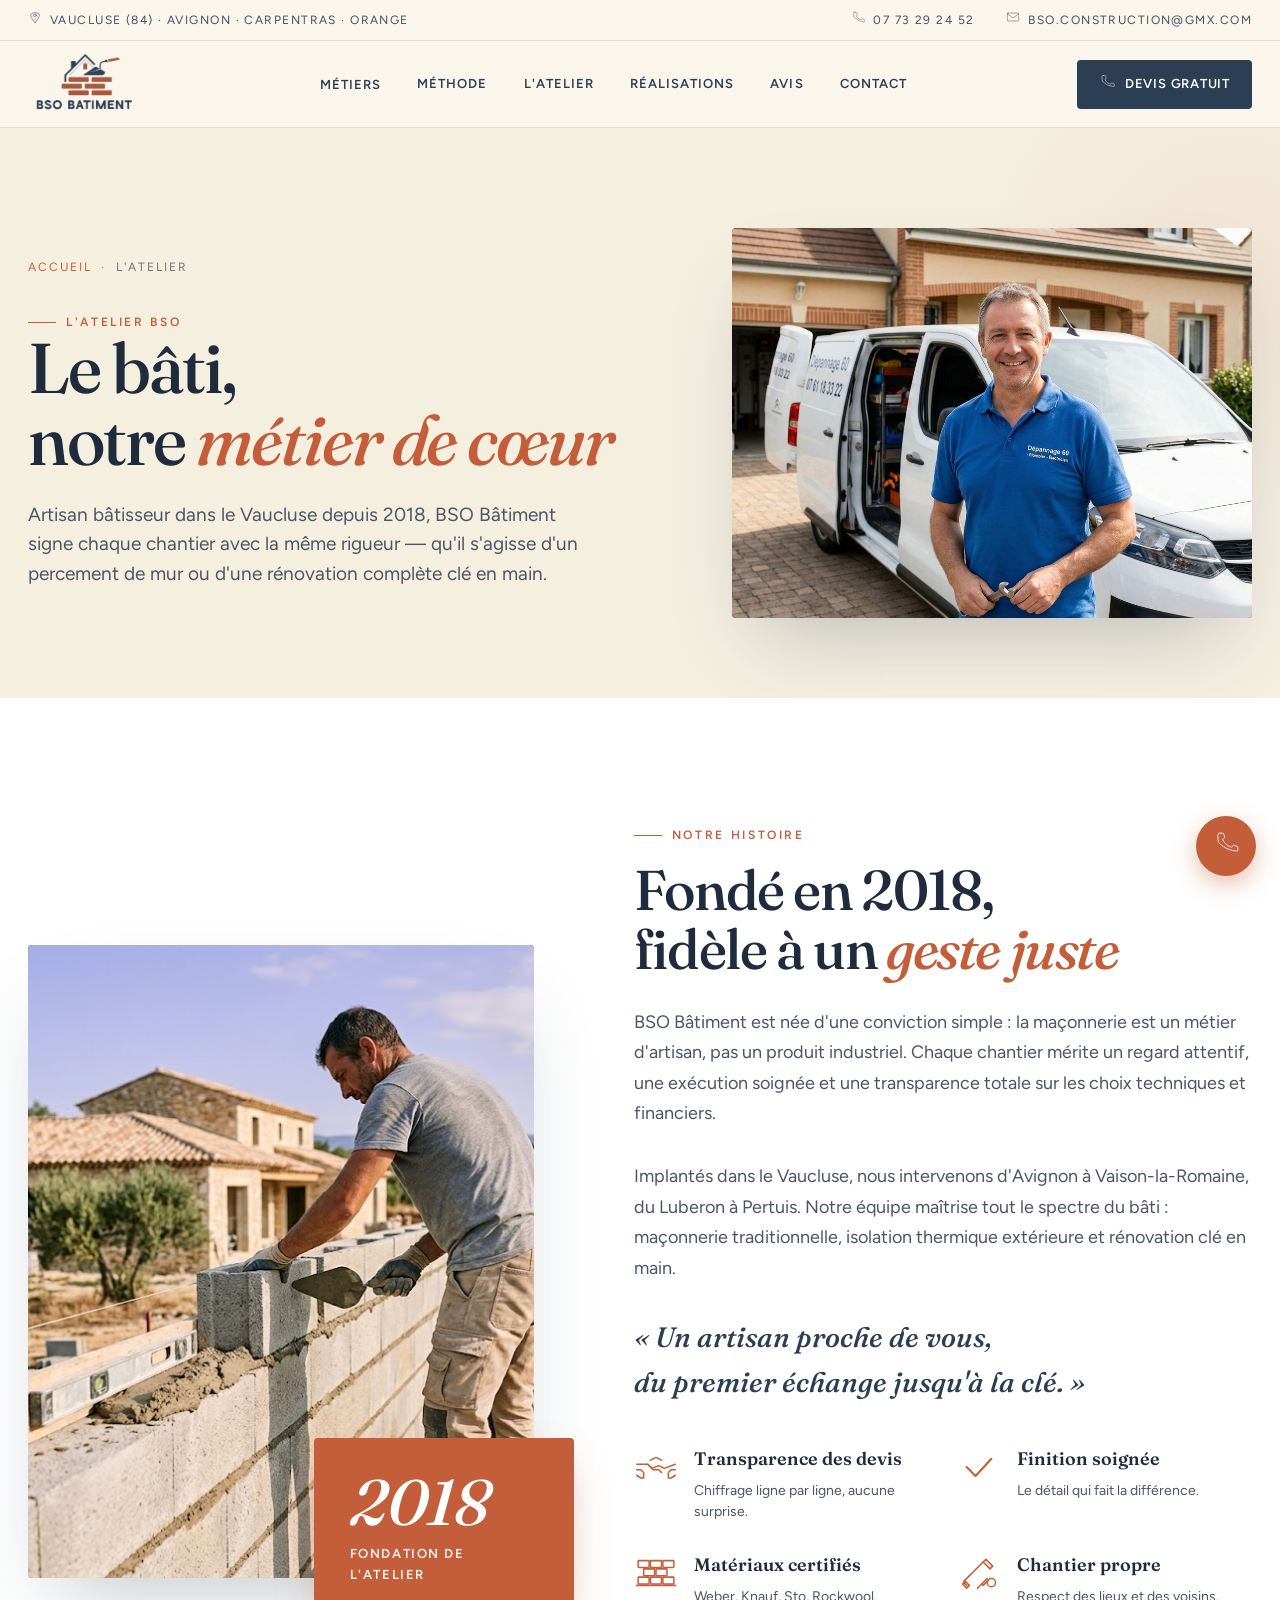
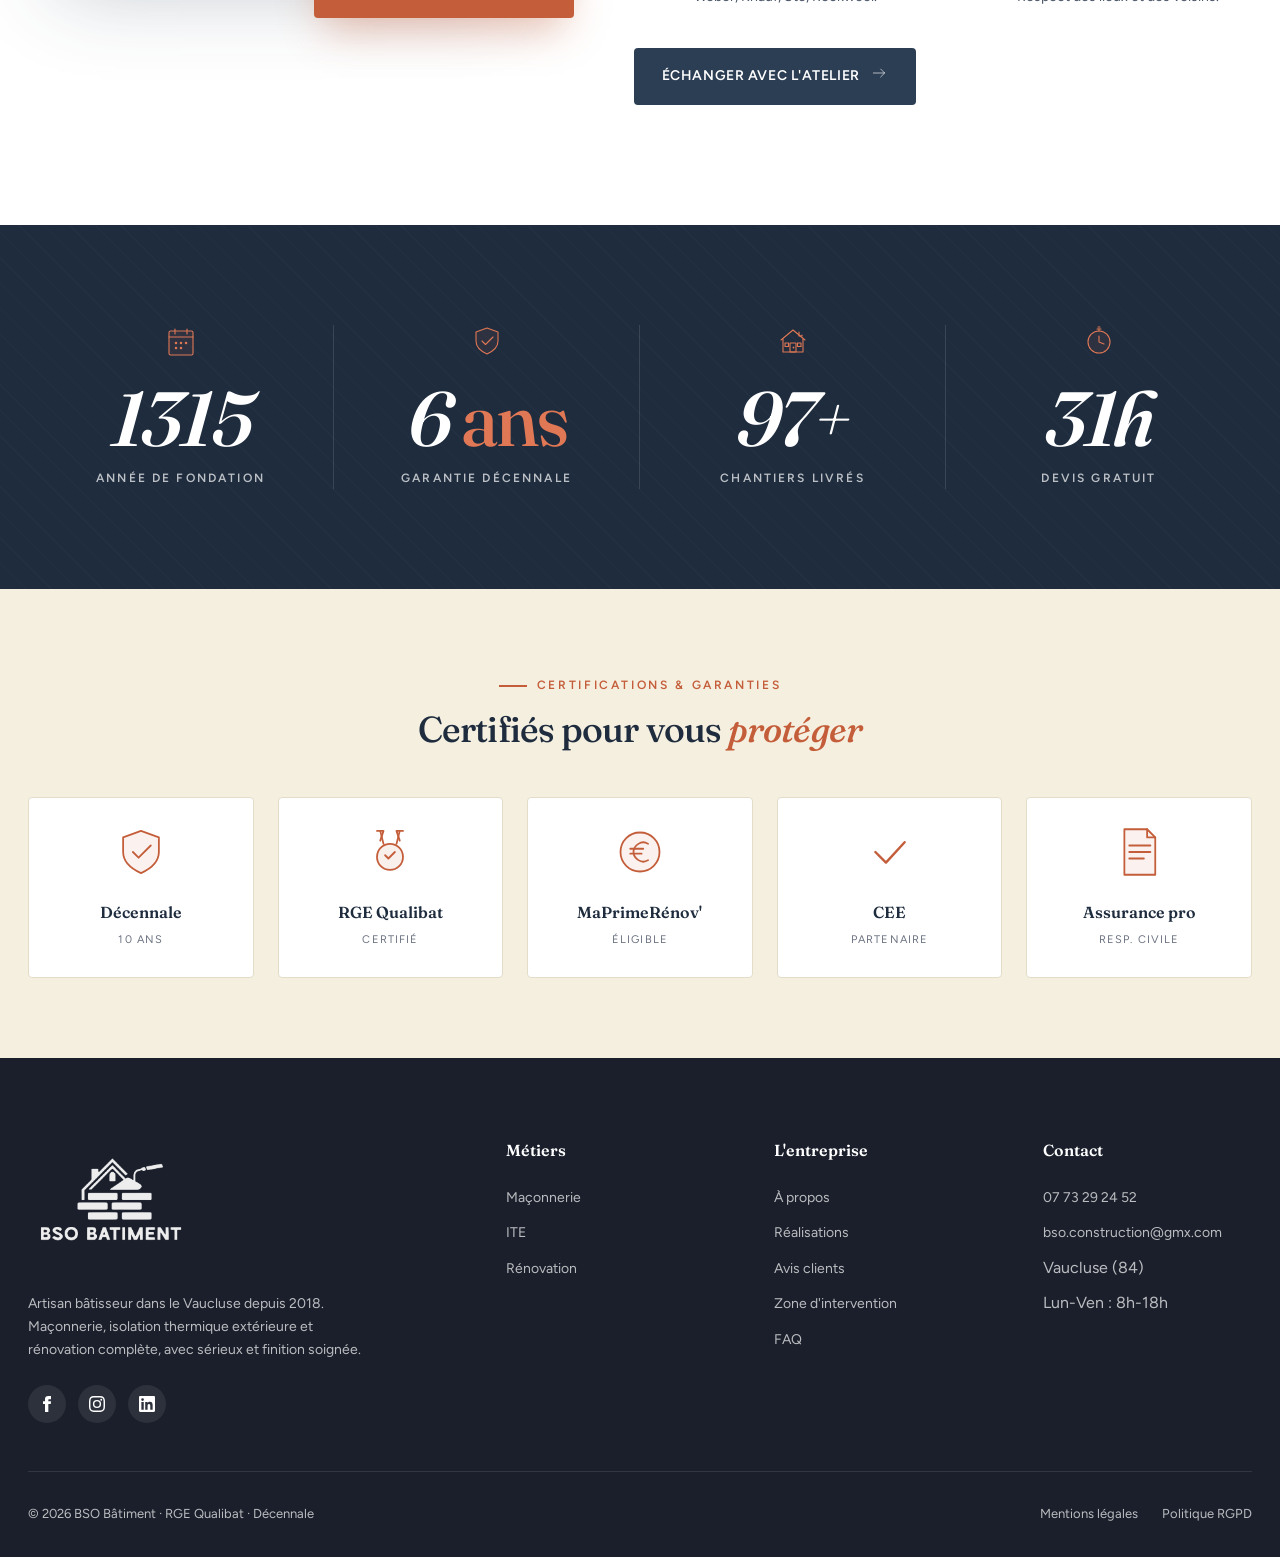
==== a-propos.html @ 910dea10 "Initial commit" ====
<!DOCTYPE html>
<html lang="fr">
<head>
<meta charset="UTF-8" />
<meta name="viewport" content="width=device-width,initial-scale=1" />
<title>L'Atelier BSO Bâtiment — Artisan bâtisseur dans le Vaucluse depuis 2018</title>
<meta name="description" content="Découvrez BSO Bâtiment, atelier d'artisans maçons et rénovateurs dans le Vaucluse depuis 2018. Engagement RGE, garantie décennale, transparence des devis." />
<meta name="geo.region" content="FR-84" />
<meta name="geo.placename" content="Avignon, Vaucluse" />
<link rel="canonical" href="https://bso-batiment.fr/a-propos.html" />
<meta property="og:type" content="website" />
<meta property="og:locale" content="fr_FR" />
<meta property="og:url" content="https://bso-batiment.fr/a-propos.html" />
<meta property="og:image" content="https://bso-batiment.fr/assets/img/logo-bso.png?v=1776937755066" />
<meta property="og:image:alt" content="Logo BSO Bâtiment — artisan maçon Vaucluse" />
<meta property="og:site_name" content="BSO Bâtiment" />
<meta name="twitter:card" content="summary_large_image" />
<meta name="twitter:title" content="L'Atelier BSO Bâtiment — Artisan bâtisseur dans le Vaucluse depuis 2018" />
<meta name="twitter:description" content="Découvrez BSO Bâtiment, atelier d'artisans maçons et rénovateurs dans le Vaucluse depuis 2018. Engagement RGE, garantie décennale, transparence des devis." />
<meta name="twitter:image" content="https://bso-batiment.fr/assets/img/logo-bso.png?v=1776937755066" />
<meta name="author" content="BSO Bâtiment" />
<meta name="robots" content="index, follow, max-image-preview:large" />
<meta name="theme-color" content="#2C3E54" />
<link rel="alternate" hreflang="fr-FR" href="https://bso-batiment.fr/a-propos.html" />
<link rel="alternate" hreflang="x-default" href="https://bso-batiment.fr/a-propos.html" />
<meta property="og:title" content="L'Atelier BSO Bâtiment — Artisan bâtisseur dans le Vaucluse depuis 2018" />
<meta property="og:description" content="Découvrez BSO Bâtiment, atelier d'artisans maçons et rénovateurs dans le Vaucluse depuis 2018. Engagement RGE, garantie décennale, transparence des devis." />
<link rel="preconnect" href="https://fonts.googleapis.com" />
<link rel="preconnect" href="https://fonts.gstatic.com" crossorigin />
<link href="https://fonts.googleapis.com/css2?family=Fraunces:ital,opsz,wght@0,9..144,400;0,9..144,500;0,9..144,600;0,9..144,700;0,9..144,800;1,9..144,400&family=Figtree:wght@400;500;600;700;800&display=swap" rel="stylesheet" />
<link rel="stylesheet" href="assets/css/bso.css?v=1776937755066" />
<link rel="stylesheet" href="assets/css/sobre.css?v=1776937755066" />
<script src="assets/js/icons.js?v=1776937755066"></script>
<script type="application/ld+json">
{
  "@context": "https://schema.org",
  "@type": "BreadcrumbList",
  "itemListElement": [
    {
      "@type": "ListItem",
      "position": 1,
      "name": "Accueil",
      "item": "https://bso-batiment.fr/"
    },
    {
      "@type": "ListItem",
      "position": 2,
      "name": "L'Atelier",
      "item": "https://bso-batiment.fr/a-propos.html"
    }
  ]
}
</script>
</head>
<body>

<div class="topbar">
  <div class="container topbar-inner">
    <div class="topbar-item"><span id="ic-pin1"></span> Vaucluse (84) · Avignon · Carpentras · Orange</div>
    <div style="display:flex; gap: 32px;">
      <a href="tel:0773292452" class="topbar-item"><span id="ic-ph1"></span> 07 73 29 24 52</a>
      <a href="mailto:bso.construction@gmx.com" class="topbar-item"><span id="ic-m1"></span> bso.construction@gmx.com</a>
    </div>
  </div>
</div>

<nav class="nav" id="nav">
  <div class="container nav-inner">
    <a href="index.html" class="nav-logo"><img src="assets/img/logo-bso.png?v=1776937755066" alt="BSO Bâtiment" /></a>
    <div class="nav-menu">
      <div class="nav-drop">
        <a href="index.html#services" class="nav-link">Métiers</a>
        <div class="nav-drop-menu">
          <a href="maconnerie.html">Maçonnerie générale</a>
          <a href="isolation-thermique.html">ITE — Isolation extérieure</a>
          <a href="renovation.html">Rénovation complète</a>
        </div>
      </div>
      <a href="index.html#process" class="nav-link">Méthode</a>
      <a href="a-propos.html" class="nav-link">L'Atelier</a>
      <a href="index.html#realizations" class="nav-link">Réalisations</a>
      <a href="index.html#testimonials" class="nav-link">Avis</a>
      <a href="contact.html" class="nav-link">Contact</a>
    </div>
    <a href="contact.html" class="nav-cta"><span id="ic-ph2"></span> Devis gratuit</a>
    <button class="nav-burger" id="navBurger" aria-label="Menu"><span id="ic-burger"></span></button>
  </div>
</nav>

<aside class="mobile-drawer" id="mobileDrawer">
  <div class="mobile-drawer-head">
    <img src="assets/img/logo-bso.png?v=1776937755066" alt="BSO" style="height:44px;" />
    <button class="mobile-drawer-close" id="drawerClose" aria-label="Fermer"><span id="ic-close"></span></button>
  </div>
  <nav class="mobile-drawer-menu">
    <a href="index.html">Accueil</a>
    <a href="maconnerie.html">Maçonnerie</a>
    <a href="isolation-thermique.html">ITE</a>
    <a href="renovation.html">Rénovation</a>
    <a href="a-propos.html">L'Atelier</a>
    <a href="contact.html">Contact</a>
  </nav>
  <div class="mobile-drawer-cta">
    <a href="tel:0773292452" class="btn btn-primary" style="width:100%;">07 73 29 24 52</a>
  </div>
</aside>

<section class="page-hero">
  <div class="container page-hero-inner">
    <div class="reveal">
      <div class="crumb"><a href="index.html">Accueil</a> <span>·</span> <span>L'Atelier</span></div>
      <span class="eyebrow">L'atelier BSO</span>
      <h1>Le bâti,<br/>notre <em>métier de cœur</em></h1>
      <p>Artisan bâtisseur dans le Vaucluse depuis 2018, BSO Bâtiment signe chaque chantier avec la même rigueur — qu'il s'agisse d'un percement de mur ou d'une rénovation complète clé en main.</p>
    </div>
    <div class="page-hero-img reveal-scale d-1"><img src="assets/img/about-artisan.jpg" alt="Artisan BSO Bâtiment Vaucluse" /></div>
  </div>
</section>

<section class="s about">
  <div class="container about-grid">
    <div class="about-visual reveal-left">
      <div class="about-img"><img src="assets/img/hero-chantier.jpg" alt="Atelier BSO Bâtiment" /></div>
      <div class="about-card"><div class="about-card-num">2018</div><div class="about-card-label">Fondation de l'atelier</div></div>
    </div>
    <div class="about-content reveal-right">
      <span class="eyebrow">Notre histoire</span>
      <h2>Fondé en 2018,<br/>fidèle à un <em>geste juste</em></h2>
      <p class="about-lead">BSO Bâtiment est née d'une conviction simple : la maçonnerie est un métier d'artisan, pas un produit industriel. Chaque chantier mérite un regard attentif, une exécution soignée et une transparence totale sur les choix techniques et financiers.</p>
      <p class="about-lead">Implantés dans le Vaucluse, nous intervenons d'Avignon à Vaison-la-Romaine, du Luberon à Pertuis. Notre équipe maîtrise tout le spectre du bâti : maçonnerie traditionnelle, isolation thermique extérieure et rénovation clé en main.</p>
      <p class="about-signature">« Un artisan proche de vous,<br/>du premier échange jusqu'à la clé. »</p>
      <div class="about-features">
        <div class="about-feature"><span class="about-feature-icon" id="ic-af1"></span><div><h5>Transparence des devis</h5><p>Chiffrage ligne par ligne, aucune surprise.</p></div></div>
        <div class="about-feature"><span class="about-feature-icon" id="ic-af2"></span><div><h5>Finition soignée</h5><p>Le détail qui fait la différence.</p></div></div>
        <div class="about-feature"><span class="about-feature-icon" id="ic-af3"></span><div><h5>Matériaux certifiés</h5><p>Weber, Knauf, Sto, Rockwool.</p></div></div>
        <div class="about-feature"><span class="about-feature-icon" id="ic-af4"></span><div><h5>Chantier propre</h5><p>Respect des lieux et des voisins.</p></div></div>
      </div>
      <a href="contact.html" class="btn btn-dark">Échanger avec l'atelier <span id="ic-af5"></span></a>
    </div>
  </div>
</section>

<section class="stats">
  <div class="container stats-grid">
    <div class="stat reveal d-1"><span class="stat-icon" id="ic-stt1"></span><div class="stat-num" data-count="2018">2018</div><div class="stat-label">Année de fondation</div></div>
    <div class="stat reveal d-2"><span class="stat-icon" id="ic-stt2"></span><div class="stat-num"><span data-count="10">10</span><em> ans</em></div><div class="stat-label">Garantie décennale</div></div>
    <div class="stat reveal d-3"><span class="stat-icon" id="ic-stt3"></span><div class="stat-num"><span data-count="150">150</span>+</div><div class="stat-label">Chantiers livrés</div></div>
    <div class="stat reveal d-4"><span class="stat-icon" id="ic-stt4"></span><div class="stat-num"><span data-count="48">48</span>h</div><div class="stat-label">Devis gratuit</div></div>
  </div>
</section>

<section class="certs">
  <div class="container">
    <div class="s-head reveal" style="margin-bottom:48px;">
      <span class="eyebrow">Certifications &amp; garanties</span>
      <h2 style="font-size:36px;">Certifiés pour vous <em>protéger</em></h2>
    </div>
    <div class="certs-grid">
      <div class="cert reveal d-1"><div class="cert-icon" id="ic-ct1"></div><div class="cert-name">Décennale</div><div class="cert-sub">10 ans</div></div>
      <div class="cert reveal d-2"><div class="cert-icon" id="ic-ct2"></div><div class="cert-name">RGE Qualibat</div><div class="cert-sub">Certifié</div></div>
      <div class="cert reveal d-3"><div class="cert-icon" id="ic-ct3"></div><div class="cert-name">MaPrimeRénov'</div><div class="cert-sub">Éligible</div></div>
      <div class="cert reveal d-4"><div class="cert-icon" id="ic-ct4"></div><div class="cert-name">CEE</div><div class="cert-sub">Partenaire</div></div>
      <div class="cert reveal d-5"><div class="cert-icon" id="ic-ct5"></div><div class="cert-name">Assurance pro</div><div class="cert-sub">Resp. civile</div></div>
    </div>
  </div>
</section>

<footer class="bso-footer">
  <div class="container">
    <div class="footer-grid">
      <div class="footer-brand">
        <img src="assets/img/logo-bso.png?v=1776937755066" alt="BSO Bâtiment" class="footer-logo" />
        <p>Artisan bâtisseur dans le Vaucluse depuis 2018. Maçonnerie, isolation thermique extérieure et rénovation complète, avec sérieux et finition soignée.</p>
        <div class="footer-socials">
          <a href="#" class="footer-social" aria-label="Facebook"><svg viewBox="0 0 24 24" fill="currentColor"><path d="M9 8h-3v4h3v12h5V12h3.642l.358-4H14V6.333C14 5.378 14.192 5 15.115 5H18V0h-3.808C10.596 0 9 1.583 9 4.615V8z"/></svg></a>
          <a href="#" class="footer-social" aria-label="Instagram"><svg viewBox="0 0 24 24" fill="currentColor"><path d="M12 2.163c3.204 0 3.584.012 4.849.07 3.252.148 4.771 1.691 4.919 4.919.058 1.265.069 1.645.069 4.849 0 3.205-.012 3.584-.069 4.849-.149 3.225-1.664 4.771-4.919 4.919-1.266.058-1.644.07-4.849.07-3.204 0-3.584-.012-4.849-.07-3.26-.149-4.771-1.699-4.919-4.92-.058-1.265-.07-1.644-.07-4.849 0-3.204.013-3.583.07-4.849.149-3.227 1.664-4.771 4.919-4.919 1.266-.057 1.645-.069 4.849-.069zM12 0C8.741 0 8.333.014 7.053.072 2.695.272.273 2.69.073 7.052.014 8.333 0 8.741 0 12c0 3.259.014 3.668.072 4.948.2 4.358 2.618 6.78 6.98 6.98C8.333 23.986 8.741 24 12 24c3.259 0 3.668-.014 4.948-.072 4.354-.2 6.782-2.618 6.979-6.98.059-1.28.073-1.689.073-4.948 0-3.259-.014-3.667-.072-4.947-.196-4.354-2.617-6.78-6.979-6.98C15.668.014 15.259 0 12 0zm0 5.838a6.162 6.162 0 100 12.324 6.162 6.162 0 000-12.324zM12 16a4 4 0 110-8 4 4 0 010 8zm6.406-11.845a1.44 1.44 0 100 2.881 1.44 1.44 0 000-2.881z"/></svg></a>
          <a href="#" class="footer-social" aria-label="LinkedIn"><svg viewBox="0 0 24 24" fill="currentColor"><path d="M20.447 20.452h-3.554v-5.569c0-1.328-.027-3.037-1.852-3.037-1.853 0-2.136 1.445-2.136 2.939v5.667H9.351V9h3.414v1.561h.046c.477-.9 1.637-1.85 3.37-1.85 3.601 0 4.267 2.37 4.267 5.455v6.286zM5.337 7.433a2.062 2.062 0 01-2.063-2.065 2.063 2.063 0 112.063 2.065zm1.782 13.019H3.555V9h3.564v11.452zM22.225 0H1.771C.792 0 0 .774 0 1.729v20.542C0 23.227.792 24 1.771 24h20.451C23.2 24 24 23.227 24 22.271V1.729C24 .774 23.2 0 22.222 0h.003z"/></svg></a>
        </div>
      </div>
      <div class="footer-col"><h5>Métiers</h5><ul><li><a href="maconnerie.html">Maçonnerie</a></li><li><a href="isolation-thermique.html">ITE</a></li><li><a href="renovation.html">Rénovation</a></li></ul></div>
      <div class="footer-col"><h5>L'entreprise</h5><ul><li><a href="a-propos.html">À propos</a></li><li><a href="index.html#realizations">Réalisations</a></li><li><a href="index.html#testimonials">Avis clients</a></li><li><a href="index.html#zone">Zone d'intervention</a></li><li><a href="index.html#faq">FAQ</a></li></ul></div>
      <div class="footer-col"><h5>Contact</h5><ul><li><a href="tel:0773292452">07 73 29 24 52</a></li><li><a href="mailto:bso.construction@gmx.com">bso.construction@gmx.com</a></li><li>Vaucluse (84)</li><li>Lun-Ven : 8h-18h</li></ul></div>
    </div>
    <div class="footer-bottom">
      <div>© 2026 BSO Bâtiment · RGE Qualibat · Décennale</div>
      <div style="display:flex; gap:24px;"><a href="mentions-legales.html">Mentions légales</a><a href="mentions-legales.html#rgpd">Politique RGPD</a></div>
    </div>
  </div>
</footer>

<a href="tel:0773292452" class="tel-float" aria-label="Appelez-nous"><span id="ic-ftel"></span></a>

<script src="assets/js/bso-app.js?v=1776937755066"></script>
</body>
</html>
---- assets/css/bso.css ----
/* ═══════════════════════════════════════════════════════
   BSO BÂTIMENT — Système visuel partagé
   Palette inspirée du logo : bleu marine profond, brique terracotta, crème
═══════════════════════════════════════════════════════ */

:root {
  /* Couleurs tirées du logo */
  --navy: #2C3E54;
  --navy-deep: #1E2C3E;
  --navy-soft: #3A5070;
  --brick: #C45E3A;
  --brick-dark: #A04A2C;
  --brick-light: #E07855;
  --cream: #F5EFE0;
  --cream-soft: #FAF6EC;
  --cream-warm: #EDE4D0;
  --ink: #1A1F2B;
  --ink-soft: #4A5568;
  --ink-mute: #6B7280;
  --line: #E3DCC9;
  --white: #FFFFFF;

  /* Fonts */
  --font-display: 'Fraunces', Georgia, serif;
  --font-body: 'Figtree', -apple-system, sans-serif;
  --font-mono: 'JetBrains Mono', monospace;
}

* { margin: 0; padding: 0; box-sizing: border-box; }
html { scroll-behavior: smooth; scroll-padding-top: 90px; }
body {
  font-family: var(--font-body);
  background: var(--cream-soft);
  color: var(--ink);
  overflow-x: hidden;
  line-height: 1.6;
  -webkit-font-smoothing: antialiased;
}
img { max-width: 100%; display: block; }
a { color: inherit; text-decoration: none; }
button { border: none; background: none; cursor: pointer; font-family: inherit; }

::selection { background: var(--brick); color: white; }

/* Scrollbar */
::-webkit-scrollbar { width: 10px; }
::-webkit-scrollbar-track { background: var(--cream); }
::-webkit-scrollbar-thumb { background: var(--navy-soft); border-radius: 10px; }

/* Typography */
.font-display { font-family: var(--font-display); font-optical-sizing: auto; letter-spacing: -0.02em; }
.font-body { font-family: var(--font-body); }

/* Utilities */
.container { max-width: 1280px; margin: 0 auto; padding: 0 28px; }
.container-wide { max-width: 1400px; margin: 0 auto; padding: 0 28px; }

/* Eyebrow label */
.eyebrow {
  display: inline-flex;
  align-items: center;
  gap: 10px;
  font-family: var(--font-body);
  font-size: 12px;
  font-weight: 600;
  letter-spacing: 0.22em;
  text-transform: uppercase;
  color: var(--brick);
}
.eyebrow::before {
  content: '';
  width: 28px;
  height: 1.5px;
  background: var(--brick);
}

/* Buttons */
.btn {
  display: inline-flex;
  align-items: center;
  justify-content: center;
  gap: 10px;
  padding: 16px 28px;
  border-radius: 4px;
  font-weight: 600;
  font-size: 14px;
  letter-spacing: 0.04em;
  text-transform: uppercase;
  font-family: var(--font-body);
  transition: all 0.3s cubic-bezier(0.4,0,0.2,1);
  cursor: pointer;
  position: relative;
  overflow: hidden;
}
.btn svg { width: 18px; height: 18px; }
.btn-primary {
  background: var(--brick);
  color: white;
  box-shadow: 0 4px 14px -2px rgba(196,94,58,0.4);
}
.btn-primary:hover {
  background: var(--brick-dark);
  transform: translateY(-2px);
  box-shadow: 0 10px 24px -4px rgba(196,94,58,0.5);
}
.btn-dark {
  background: var(--navy);
  color: white;
}
.btn-dark:hover {
  background: var(--navy-deep);
  transform: translateY(-2px);
}
.btn-outline {
  background: transparent;
  color: var(--navy);
  border: 1.5px solid var(--navy);
}
.btn-outline:hover { background: var(--navy); color: white; }
.btn-outline-light {
  background: transparent;
  color: white;
  border: 1.5px solid rgba(255,255,255,0.4);
}
.btn-outline-light:hover { background: white; color: var(--navy); border-color: white; }

/* Reveal animations */
.reveal { opacity: 0; transform: translateY(30px); transition: opacity 0.9s cubic-bezier(0.16,1,0.3,1), transform 0.9s cubic-bezier(0.16,1,0.3,1); }
.reveal.visible { opacity: 1; transform: translateY(0); }
.reveal-left { opacity: 0; transform: translateX(-40px); transition: opacity 1s cubic-bezier(0.16,1,0.3,1), transform 1s cubic-bezier(0.16,1,0.3,1); }
.reveal-left.visible { opacity: 1; transform: translateX(0); }
.reveal-right { opacity: 0; transform: translateX(40px); transition: opacity 1s cubic-bezier(0.16,1,0.3,1), transform 1s cubic-bezier(0.16,1,0.3,1); }
.reveal-right.visible { opacity: 1; transform: translateX(0); }
.reveal-scale { opacity: 0; transform: scale(0.94); transition: opacity 0.9s cubic-bezier(0.16,1,0.3,1), transform 0.9s cubic-bezier(0.16,1,0.3,1); }
.reveal-scale.visible { opacity: 1; transform: scale(1); }
.d-1 { transition-delay: 0.1s; }
.d-2 { transition-delay: 0.2s; }
.d-3 { transition-delay: 0.3s; }
.d-4 { transition-delay: 0.4s; }
.d-5 { transition-delay: 0.5s; }

/* Brick pattern — signature visuelle BSO */
.brick-pattern {
  background-image:
    linear-gradient(335deg, var(--brick) 23px, transparent 23px),
    linear-gradient(155deg, var(--brick) 23px, transparent 23px),
    linear-gradient(335deg, var(--brick) 23px, transparent 23px),
    linear-gradient(155deg, var(--brick) 23px, transparent 23px);
  background-size: 58px 58px;
  background-position: 0px 0, 0px 4px, 29px 29px, 29px 33px;
}

/* Scalloped / paper texture background */
.paper-grain {
  position: relative;
}
.paper-grain::before {
  content: '';
  position: absolute;
  inset: 0;
  background-image: url("data:image/svg+xml;utf8,<svg xmlns='http://www.w3.org/2000/svg' width='200' height='200'><filter id='n'><feTurbulence type='fractalNoise' baseFrequency='0.85' numOctaves='2' seed='5'/><feColorMatrix values='0 0 0 0 0.65 0 0 0 0 0.55 0 0 0 0 0.35 0 0 0 0.05 0'/></filter><rect width='100%25' height='100%25' filter='url(%23n)'/></svg>");
  opacity: 0.4;
  mix-blend-mode: multiply;
  pointer-events: none;
  z-index: 0;
}

/* Marquee */
@keyframes marquee { 0% { transform: translateX(0); } 100% { transform: translateX(-50%); } }
.marquee { overflow: hidden; }
.marquee-track { display: flex; width: max-content; animation: marquee 35s linear infinite; }
.marquee-track:hover { animation-play-state: paused; }

/* Icon sizes */
.icon-sm { width: 20px; height: 20px; }
.icon-md { width: 28px; height: 28px; }
.icon-lg { width: 44px; height: 44px; }
.icon-xl { width: 64px; height: 64px; }

/* Float on hover */
.hover-lift { transition: transform 0.4s cubic-bezier(0.23,1,0.32,1), box-shadow 0.4s cubic-bezier(0.23,1,0.32,1); }
.hover-lift:hover { transform: translateY(-6px); }

/* Forms */
.field {
  width: 100%;
  padding: 14px 16px;
  border: 1.5px solid var(--line);
  background: white;
  border-radius: 4px;
  font-family: inherit;
  font-size: 15px;
  color: var(--ink);
  transition: all 0.25s ease;
}
.field:focus { outline: none; border-color: var(--brick); background: var(--cream-soft); }
.field::placeholder { color: var(--ink-mute); }

/* Float CTA tel */
.tel-float {
  position: fixed;
  bottom: 24px;
  right: 24px;
  z-index: 90;
  width: 60px;
  height: 60px;
  background: var(--brick);
  color: white;
  border-radius: 50%;
  display: flex;
  align-items: center;
  justify-content: center;
  box-shadow: 0 8px 24px rgba(196,94,58,0.4);
  animation: pulseRing 2.5s ease-in-out infinite;
  transition: transform 0.3s ease;
}
.tel-float:hover { transform: scale(1.08); }
.tel-float svg { width: 26px; height: 26px; }
@keyframes pulseRing {
  0%, 100% { box-shadow: 0 6px 24px rgba(196,94,58,0.45), 0 0 0 0 rgba(196,94,58,0.45); }
  50% { box-shadow: 0 6px 24px rgba(196,94,58,0.55), 0 0 0 14px rgba(196,94,58,0); }
}
---- assets/css/sobre.css ----
/* ═════════════ V1 — SOBRE ÉDITORIAL — page styles ═════════════ */

/* Topbar */
.topbar { background: var(--cream-soft); color: var(--navy); font-size: 12px; letter-spacing: 0.12em; text-transform: uppercase; padding: 10px 0; border-bottom: 1px solid var(--line); }
.topbar-item { color: var(--navy); }
.topbar a.topbar-item:hover { color: var(--brick); }
.topbar-inner { display: flex; justify-content: space-between; align-items: center; gap: 24px; flex-wrap: wrap; }
.topbar-item { display: inline-flex; align-items: center; gap: 8px; opacity: 0.9; white-space: nowrap; }
.topbar-item svg { width: 14px; height: 14px; }

/* Navbar */
.nav { position: sticky; top: 0; z-index: 50; background: var(--cream-soft); border-bottom: 1px solid var(--line); transition: all 0.3s ease; }
.nav.scrolled { background: rgba(250,246,236,0.96); backdrop-filter: blur(14px); box-shadow: 0 2px 20px rgba(44,62,84,0.06); }
.nav-inner { display: flex; align-items: center; justify-content: space-between; height: 86px; }
.nav-logo { display: flex; align-items: center; gap: 14px; }
.nav-logo img { height: 88px; width: auto; max-width: 280px; object-fit: contain; display: block; }
.nav-menu { display: flex; align-items: center; gap: 36px; }
.nav-link { font-family: var(--font-body); font-weight: 600; font-size: 13px; letter-spacing: 0.08em; text-transform: uppercase; color: var(--navy); position: relative; transition: color 0.2s; }
.nav-link::after { content: ''; position: absolute; left: 0; bottom: -6px; width: 0; height: 2px; background: var(--brick); transition: width 0.3s ease; }
.nav-link:hover, .nav-link.active { color: var(--brick); }
.nav-link:hover::after, .nav-link.active::after { width: 100%; }
.nav-cta { display: inline-flex; align-items: center; gap: 10px; background: var(--navy); color: white; padding: 13px 22px; border-radius: 4px; font-weight: 600; font-size: 13px; letter-spacing: 0.06em; text-transform: uppercase; transition: all 0.3s; }
.nav-cta:hover { background: var(--brick); color: white; }
.nav-cta svg { width: 16px; height: 16px; }

/* Dropdown */
.nav-drop { position: relative; }
.nav-drop-menu { position: absolute; top: 100%; left: -16px; margin-top: 14px; background: white; border: 1px solid var(--line); border-radius: 6px; padding: 8px; min-width: 240px; box-shadow: 0 20px 40px -14px rgba(44,62,84,0.18); opacity: 0; visibility: hidden; transform: translateY(8px); transition: all 0.25s ease; z-index: 60; }
.nav-drop:hover .nav-drop-menu { opacity: 1; visibility: visible; transform: translateY(0); }
.nav-drop-menu a { display: block; padding: 10px 14px; font-size: 13px; font-weight: 600; letter-spacing: 0.06em; text-transform: uppercase; color: var(--navy); border-radius: 4px; transition: all 0.2s; }
.nav-drop-menu a:hover { background: var(--cream); color: var(--brick); }

/* Mobile menu button */
.nav-burger { display: none; background: none; border: none; cursor: pointer; padding: 8px; color: var(--navy); }
.nav-burger svg { width: 28px; height: 28px; }

/* Mobile drawer */
.mobile-drawer { position: fixed; inset: 0; background: var(--cream-soft); z-index: 100; transform: translateX(100%); transition: transform 0.4s cubic-bezier(0.32,0.72,0,1); display: flex; flex-direction: column; padding: 28px; overflow-y: auto; }
.mobile-drawer.open { transform: translateX(0); }
.mobile-drawer-head { display: flex; justify-content: space-between; align-items: center; margin-bottom: 40px; }
.mobile-drawer-close { background: none; border: none; color: var(--navy); cursor: pointer; padding: 8px; }
.mobile-drawer-close svg { width: 32px; height: 32px; }
.mobile-drawer-menu { display: flex; flex-direction: column; gap: 4px; }
.mobile-drawer-menu a { display: flex; justify-content: space-between; align-items: center; padding: 18px 0; font-family: var(--font-display); font-size: 26px; font-weight: 500; color: var(--navy-deep); border-bottom: 1px solid var(--line); transition: color 0.2s; }
.mobile-drawer-menu a:hover { color: var(--brick); }
.mobile-drawer-cta { margin-top: auto; padding-top: 32px; }

/* HERO */
.hero { position: relative; background: var(--cream); padding: 80px 0 120px; overflow: hidden; }
.hero::before { content: ''; position: absolute; right: -200px; top: -100px; width: 600px; height: 600px; background: radial-gradient(circle, rgba(196,94,58,0.08) 0%, transparent 70%); pointer-events: none; }
.hero-grid { display: grid; grid-template-columns: 1.1fr 1fr; gap: 80px; align-items: center; position: relative; z-index: 2; }
.hero-kicker { display: flex; align-items: center; gap: 14px; margin-bottom: 32px; }
.hero-kicker-line { width: 60px; height: 2px; background: var(--brick); }
.hero-kicker-text { font-family: var(--font-body); font-size: 12px; font-weight: 700; letter-spacing: 0.24em; text-transform: uppercase; color: var(--navy); }
.hero h1 { font-family: var(--font-display); font-weight: 500; font-size: clamp(48px, 6vw, 84px); line-height: 0.98; letter-spacing: -0.035em; color: var(--navy-deep); margin-bottom: 32px; }
.hero h1 em { font-style: italic; color: var(--brick); font-weight: 400; }
.hero-lead { font-size: 19px; line-height: 1.55; color: var(--ink-soft); max-width: 500px; margin-bottom: 40px; }
.hero-actions { display: flex; gap: 16px; flex-wrap: wrap; margin-bottom: 48px; }
.hero-badges { display: flex; gap: 24px; flex-wrap: wrap; }
.hero-badge { display: flex; align-items: center; gap: 10px; font-size: 13px; color: var(--ink-soft); }
.hero-badge svg { width: 22px; height: 22px; color: var(--brick); }
.hero-visual { position: relative; aspect-ratio: 4/5; }
.hero-img-main { position: absolute; inset: 0; border-radius: 4px; overflow: hidden; background: var(--navy); box-shadow: 0 40px 80px -30px rgba(44,62,84,0.3); }
.hero-img-main img { width: 100%; height: 100%; object-fit: cover; }
.hero-img-overlay { position: absolute; bottom: -40px; left: -40px; width: 220px; background: white; padding: 24px; border-radius: 4px; box-shadow: 0 20px 40px -10px rgba(44,62,84,0.2); }
.hero-img-overlay-num { font-family: var(--font-display); font-size: 56px; font-weight: 600; color: var(--navy); line-height: 1; letter-spacing: -0.03em; }
.hero-img-overlay-num em { color: var(--brick); font-style: italic; }
.hero-img-overlay-label { font-size: 12px; letter-spacing: 0.14em; text-transform: uppercase; color: var(--ink-mute); margin-top: 8px; font-weight: 600; }
.hero-stamp { position: absolute; top: -20px; right: -20px; width: 140px; height: 140px; border-radius: 50%; background: var(--brick); color: white; display: flex; flex-direction: column; align-items: center; justify-content: center; text-align: center; transform: rotate(12deg); animation: rotate 40s linear infinite; font-family: var(--font-display); font-style: italic; }
.hero-stamp-center { font-size: 22px; font-weight: 700; line-height: 1.1; padding: 30px 0; }
@keyframes rotate { to { transform: rotate(372deg); } }

/* BANDE ATOUTS */
.strip-atouts { background: var(--navy); color: white; padding: 48px 0; }
.atouts-grid { display: grid; grid-template-columns: repeat(4,1fr); gap: 0; }
.atout { padding: 12px 28px; display: flex; align-items: center; gap: 18px; border-right: 1px solid rgba(255,255,255,0.1); }
.atout:last-child { border-right: none; }
.atout-icon { width: 52px; height: 52px; flex-shrink: 0; color: var(--brick-light); }
.atout-title { font-family: var(--font-display); font-size: 20px; font-weight: 600; line-height: 1.1; margin-bottom: 4px; }
.atout-sub { font-size: 13px; opacity: 0.7; }

/* SECTION GENERIQUE */
section.s { padding: 120px 0; }
.s-head { text-align: center; max-width: 760px; margin: 0 auto 80px; }
.s-head h2 { font-family: var(--font-display); font-weight: 500; font-size: clamp(36px, 4.5vw, 60px); line-height: 1.05; letter-spacing: -0.025em; color: var(--navy-deep); margin-top: 16px; margin-bottom: 20px; }
.s-head h2 em { font-style: italic; color: var(--brick); font-weight: 500; }
.s-head p { font-size: 18px; color: var(--ink-soft); line-height: 1.6; }

/* SERVICES */
.services { background: white; }
.services-grid { display: grid; grid-template-columns: repeat(3,1fr); gap: 28px; }
.service { background: var(--cream-soft); border: 1px solid var(--line); padding: 40px 36px 36px; border-radius: 4px; transition: all 0.4s cubic-bezier(0.23,1,0.32,1); position: relative; overflow: hidden; }
.service::before { content: ''; position: absolute; top: 0; left: 0; width: 100%; height: 3px; background: var(--brick); transform: scaleX(0); transform-origin: left; transition: transform 0.5s cubic-bezier(0.23,1,0.32,1); }
.service:hover { transform: translateY(-8px); box-shadow: 0 30px 60px -30px rgba(44,62,84,0.2); background: white; }
.service:hover::before { transform: scaleX(1); }
.service-num { font-family: var(--font-display); font-size: 13px; font-weight: 600; font-style: italic; color: var(--brick); letter-spacing: 0.1em; margin-bottom: 20px; }
.service-icon { width: 72px; height: 72px; color: var(--navy); margin-bottom: 28px; transition: transform 0.6s cubic-bezier(0.23,1,0.32,1); }
.service:hover .service-icon { transform: rotate(-8deg) scale(1.08); color: var(--brick); }
.service-media { margin: -40px -36px 28px; aspect-ratio: 16 / 11; overflow: hidden; background: var(--cream); border-bottom: 1px solid var(--line); }
.service-media img { width: 100%; height: 100%; object-fit: cover; transition: transform 0.8s cubic-bezier(0.23,1,0.32,1); display: block; }
.service:hover .service-media img { transform: scale(1.06); }
.service h3 { font-family: var(--font-display); font-size: 26px; font-weight: 600; line-height: 1.15; letter-spacing: -0.015em; color: var(--navy-deep); margin-bottom: 14px; }
.service p { font-size: 15px; color: var(--ink-soft); line-height: 1.6; margin-bottom: 24px; min-height: 96px; }
.service ul { list-style: none; margin-bottom: 28px; }
.service ul li { font-size: 14px; color: var(--ink-soft); padding: 8px 0; border-top: 1px solid var(--line); display: flex; align-items: center; gap: 10px; }
.service ul li::before { content: ''; width: 5px; height: 5px; background: var(--brick); border-radius: 50%; flex-shrink: 0; }
.service-link { display: inline-flex; align-items: center; gap: 10px; color: var(--navy); font-weight: 700; font-size: 13px; letter-spacing: 0.1em; text-transform: uppercase; transition: gap 0.3s, color 0.3s; }
.service-link:hover { gap: 16px; color: var(--brick); }
.service-link svg { width: 16px; height: 16px; }

/* PROCESSUS */
.process { background: var(--cream); position: relative; overflow: hidden; }
.process::before { content: 'BSO'; position: absolute; right: -80px; bottom: -120px; font-family: var(--font-display); font-size: 400px; font-weight: 700; color: rgba(44,62,84,0.04); letter-spacing: -0.05em; pointer-events: none; }
.process-grid { display: grid; grid-template-columns: repeat(4,1fr); gap: 32px; position: relative; z-index: 2; }
.step { position: relative; }
.step-num { font-family: var(--font-display); font-size: 72px; font-weight: 600; color: var(--brick); line-height: 1; letter-spacing: -0.03em; font-style: italic; margin-bottom: 20px; opacity: 0.9; }
.step-icon { width: 48px; height: 48px; color: var(--navy); margin-bottom: 16px; }
.step h4 { font-family: var(--font-display); font-size: 22px; font-weight: 600; color: var(--navy-deep); margin-bottom: 12px; }
.step p { font-size: 15px; color: var(--ink-soft); line-height: 1.6; }
.step::after { content: ''; position: absolute; top: 95px; right: -24px; width: 16px; height: 1.5px; background: var(--line); }
.step:last-child::after { display: none; }

/* À PROPOS */
.about { background: white; }
.about-grid { display: grid; grid-template-columns: 0.9fr 1.1fr; gap: 100px; align-items: center; }
.about-visual { position: relative; }
.about-img { aspect-ratio: 4/5; background: var(--navy); border-radius: 4px; overflow: hidden; box-shadow: 0 40px 80px -30px rgba(44,62,84,0.3); position: relative; }
.about-img img { width: 100%; height: 100%; object-fit: cover; }
.about-card { position: absolute; bottom: -40px; right: -40px; background: var(--brick); color: white; padding: 32px 36px; border-radius: 4px; max-width: 260px; box-shadow: 0 20px 40px -10px rgba(196,94,58,0.4); }
.about-card-num { font-family: var(--font-display); font-size: 64px; font-weight: 500; line-height: 1; font-style: italic; }
.about-card-label { font-size: 13px; letter-spacing: 0.12em; text-transform: uppercase; margin-top: 10px; opacity: 0.95; font-weight: 600; }
.about-content h2 { font-family: var(--font-display); font-weight: 500; font-size: clamp(36px, 4.5vw, 56px); line-height: 1.05; letter-spacing: -0.025em; color: var(--navy-deep); margin-top: 16px; margin-bottom: 28px; }
.about-content h2 em { font-style: italic; color: var(--brick); font-weight: 500; }
.about-lead { font-size: 18px; line-height: 1.7; color: var(--ink-soft); margin-bottom: 32px; }
.about-signature { font-family: var(--font-display); font-style: italic; font-size: 28px; color: var(--navy); margin-bottom: 40px; font-weight: 500; }
.about-features { display: grid; grid-template-columns: 1fr 1fr; gap: 28px; margin-bottom: 40px; }
.about-feature { display: flex; gap: 16px; }
.about-feature-icon { width: 44px; height: 44px; flex-shrink: 0; color: var(--brick); }
.about-feature h5 { font-family: var(--font-display); font-size: 18px; font-weight: 600; color: var(--navy-deep); margin-bottom: 6px; }
.about-feature p { font-size: 14px; color: var(--ink-soft); line-height: 1.55; }

/* STATS */
.stats { background: var(--navy-deep); color: white; padding: 100px 0; position: relative; overflow: hidden; }
.stats::before { content: ''; position: absolute; inset: 0; background-image: repeating-linear-gradient(45deg, rgba(255,255,255,0.02) 0px, rgba(255,255,255,0.02) 1px, transparent 1px, transparent 18px); pointer-events: none; }
.stats-grid { display: grid; grid-template-columns: repeat(4,1fr); gap: 0; position: relative; z-index: 2; }
.stat { padding: 0 32px; border-right: 1px solid rgba(255,255,255,0.12); text-align: center; }
.stat:last-child { border-right: none; }
.stat-icon { display: inline-block; width: 32px; height: 32px; color: var(--brick-light); margin: 0 auto 16px; transition: transform 0.4s cubic-bezier(0.23,1,0.32,1); }
.stat:hover .stat-icon { transform: translateY(-3px) scale(1.06); }
.stat-icon svg, .atout-icon svg, .about-feature-icon svg, .cta-contact-icon svg, .cert-icon svg, .service-icon svg { width: 100%; height: 100%; display: block; }
.atout-icon, .about-feature-icon, .cta-contact-icon, .cert-icon, .service-icon { display: inline-block; }
.atout-icon, .about-feature-icon, .cert-icon { transition: transform 0.4s cubic-bezier(0.23,1,0.32,1); }
.atout:hover .atout-icon, .about-feature:hover .about-feature-icon, .cert:hover .cert-icon { transform: translateY(-2px) rotate(-4deg); }
@media (max-width: 768px) { .stat-icon { width: 26px; height: 26px; margin-bottom: 10px; } }
.stat-num { font-family: var(--font-display); font-size: clamp(48px, 6vw, 80px); font-weight: 600; line-height: 1; letter-spacing: -0.03em; color: white; font-style: italic; margin-bottom: 12px; }
.stat-num em { color: var(--brick-light); font-style: normal; font-weight: 500; }
.stat-label { font-size: 12px; letter-spacing: 0.18em; text-transform: uppercase; color: rgba(255,255,255,0.7); font-weight: 600; }

/* RÉALISATIONS */
.realizations { background: var(--cream-soft); }
.realizations-grid { display: grid; grid-template-columns: 2fr 1fr 1fr; grid-template-rows: 280px 280px; gap: 16px; }
.realization { position: relative; border-radius: 4px; overflow: hidden; cursor: pointer; background: var(--navy); }
.realization:nth-child(1) { grid-row: span 2; }
.realization img { width: 100%; height: 100%; object-fit: cover; transition: transform 1s cubic-bezier(0.23,1,0.32,1), filter 0.5s; }
.realization:hover img { transform: scale(1.06); }
.realization-overlay { position: absolute; inset: 0; background: linear-gradient(to top, rgba(30,44,62,0.85) 0%, rgba(30,44,62,0.1) 60%); padding: 24px; display: flex; flex-direction: column; justify-content: flex-end; color: white; }
.realization-tag { display: inline-block; align-self: flex-start; background: var(--brick); color: white; padding: 5px 12px; border-radius: 2px; font-size: 10px; font-weight: 700; letter-spacing: 0.14em; text-transform: uppercase; margin-bottom: 10px; }
.realization h4 { font-family: var(--font-display); font-size: 20px; font-weight: 600; }
.realization-meta { font-size: 12px; opacity: 0.85; margin-top: 4px; letter-spacing: 0.08em; text-transform: uppercase; }

/* TÉMOIGNAGES */
.testimonials { background: white; }
.testi-grid { display: grid; grid-template-columns: repeat(3,1fr); gap: 28px; }
.testi { background: var(--cream-soft); padding: 36px 32px; border-radius: 4px; border: 1px solid var(--line); position: relative; transition: all 0.4s ease; }
.testi:hover { transform: translateY(-6px); box-shadow: 0 30px 60px -30px rgba(44,62,84,0.2); }
.testi-stars { display: flex; gap: 3px; margin-bottom: 20px; color: var(--brick); }
.testi-stars svg { width: 18px; height: 18px; }
.testi-text { font-family: var(--font-display); font-size: 19px; line-height: 1.5; color: var(--navy-deep); margin-bottom: 28px; font-weight: 400; font-style: italic; }
.testi-author { display: flex; align-items: center; gap: 14px; border-top: 1px solid var(--line); padding-top: 20px; }
.testi-avatar { width: 48px; height: 48px; border-radius: 50%; background: var(--brick); color: white; display: flex; align-items: center; justify-content: center; font-weight: 700; font-size: 14px; letter-spacing: 0.05em; }
.testi-name { font-weight: 600; color: var(--navy-deep); font-size: 15px; }
.testi-city { font-size: 12px; color: var(--ink-mute); letter-spacing: 0.1em; text-transform: uppercase; margin-top: 2px; }

/* CERTIFICATIONS */
.certs { background: var(--cream); padding: 80px 0; }
.certs-grid { display: grid; grid-template-columns: repeat(5,1fr); gap: 24px; align-items: center; }
.cert { background: white; padding: 28px; border-radius: 4px; text-align: center; border: 1px solid var(--line); transition: all 0.3s; }
.cert:hover { border-color: var(--brick); transform: translateY(-4px); }
.cert-icon { width: 52px; height: 52px; color: var(--brick); margin: 0 auto 14px; }
.cert-name { font-family: var(--font-display); font-size: 16px; font-weight: 600; color: var(--navy-deep); }
.cert-sub { font-size: 11px; color: var(--ink-mute); letter-spacing: 0.1em; text-transform: uppercase; margin-top: 6px; }

/* ZONE */
.zone { background: var(--navy-deep); color: white; padding: 100px 0; }
.zone-grid { display: grid; grid-template-columns: 1fr 1fr; gap: 80px; align-items: center; }
.zone-content h2 { font-family: var(--font-display); font-weight: 500; font-size: clamp(36px, 4.5vw, 54px); line-height: 1.05; letter-spacing: -0.025em; margin-top: 16px; margin-bottom: 28px; }
.zone-content h2 em { color: var(--brick-light); font-style: italic; }
.zone-lead { font-size: 17px; line-height: 1.7; opacity: 0.85; margin-bottom: 32px; }
.zone-cities { display: grid; grid-template-columns: repeat(3,1fr); gap: 12px 20px; font-size: 14px; opacity: 0.9; list-style: none; padding: 0; }
.zone-cities li { display: flex; align-items: center; gap: 8px; }
.zone-cities svg { width: 14px; height: 14px; color: var(--brick-light); flex-shrink: 0; }
.zone-map { aspect-ratio: 1; background: var(--navy); border-radius: 4px; overflow: hidden; position: relative; border: 1px solid rgba(255,255,255,0.1); }
.zone-map-svg { width: 100%; height: 100%; }
.zone-map-svg .region { fill: var(--brick); opacity: 0.15; stroke: var(--brick-light); stroke-width: 1.5; }
.zone-map-svg .pin { fill: var(--brick); }
.zone-map-svg .pin-pulse { fill: var(--brick-light); opacity: 0.3; animation: pulse 2s ease-in-out infinite; }
@keyframes pulse { 0%,100% { r: 4; opacity: 0.5; } 50% { r: 14; opacity: 0; } }

/* FAQ */
.faq { background: white; }
.faq-grid { max-width: 840px; margin: 0 auto; }
.faq-item { border-bottom: 1px solid var(--line); overflow: hidden; }
.faq-q { width: 100%; display: flex; align-items: center; justify-content: space-between; gap: 20px; padding: 28px 0; text-align: left; font-family: var(--font-display); font-weight: 500; font-size: 22px; color: var(--navy-deep); letter-spacing: -0.01em; transition: color 0.3s; background: none; border: none; cursor: pointer; }
.faq-q:hover { color: var(--brick); }
.faq-toggle { flex-shrink: 0; width: 36px; height: 36px; border-radius: 50%; background: var(--cream); color: var(--navy); display: flex; align-items: center; justify-content: center; transition: all 0.3s; }
.faq-toggle svg { width: 18px; height: 18px; transition: transform 0.3s; }
.faq-item.open .faq-toggle { background: var(--brick); color: white; }
.faq-item.open .faq-toggle svg { transform: rotate(45deg); }
.faq-a { max-height: 0; overflow: hidden; transition: max-height 0.4s cubic-bezier(0.4,0,0.2,1); }
.faq-item.open .faq-a { max-height: 400px; }
.faq-a-inner { padding: 0 0 32px; font-size: 16px; line-height: 1.7; color: var(--ink-soft); max-width: 720px; }

/* CTA DEVIS */
.cta { position: relative; padding: 120px 0; overflow: hidden; }
.cta::before { content: ''; position: absolute; inset: 0; background: var(--navy-deep); }
.cta::after { content: ''; position: absolute; right: -10%; top: -20%; width: 60%; height: 140%; background: radial-gradient(circle, rgba(196,94,58,0.25) 0%, transparent 60%); pointer-events: none; }
.cta-inner { position: relative; z-index: 2; }
.cta-grid { display: grid; grid-template-columns: 1fr 1fr; gap: 80px; align-items: start; }
.cta h2 { font-family: var(--font-display); font-weight: 500; color: white; font-size: clamp(40px, 5vw, 68px); line-height: 1.02; letter-spacing: -0.03em; margin-top: 20px; margin-bottom: 28px; }
.cta h2 em { color: var(--brick-light); font-style: italic; }
.cta-lead { font-size: 18px; line-height: 1.65; color: rgba(255,255,255,0.75); margin-bottom: 40px; max-width: 480px; }
.cta-contact-items { display: grid; gap: 20px; }
.cta-contact-item { display: flex; align-items: center; gap: 18px; padding: 20px 24px; background: rgba(255,255,255,0.06); border: 1px solid rgba(255,255,255,0.1); border-radius: 4px; transition: all 0.3s; }
.cta-contact-item:hover { background: rgba(255,255,255,0.1); border-color: var(--brick); }
.cta-contact-icon { width: 44px; height: 44px; flex-shrink: 0; color: var(--brick-light); }
.cta-contact-label { font-size: 11px; text-transform: uppercase; letter-spacing: 0.16em; color: rgba(255,255,255,0.6); font-weight: 600; }
.cta-contact-value { font-family: var(--font-display); font-size: 18px; font-weight: 500; color: white; margin-top: 4px; }
.cta-form { background: white; padding: 44px 40px; border-radius: 4px; box-shadow: 0 40px 80px -20px rgba(0,0,0,0.4); }
.cta-form h3 { font-family: var(--font-display); font-size: 28px; font-weight: 500; color: var(--navy-deep); margin-bottom: 8px; }
.cta-form p { color: var(--ink-soft); margin-bottom: 28px; font-size: 14px; }
.form-grid { display: grid; gap: 14px; }
.form-row { display: grid; grid-template-columns: 1fr 1fr; gap: 14px; }
.form-label { font-size: 11px; font-weight: 700; letter-spacing: 0.14em; text-transform: uppercase; color: var(--navy); margin-bottom: 6px; display: block; }

/* FOOTER */
footer.bso-footer { background: var(--ink); color: rgba(255,255,255,0.7); padding: 80px 0 32px; }
.footer-grid { display: grid; grid-template-columns: 2fr 1fr 1fr 1fr; gap: 60px; padding-bottom: 48px; border-bottom: 1px solid rgba(255,255,255,0.1); }
.footer-brand { display: flex; flex-direction: column; }
.footer-logo { height: auto; width: 180px; max-width: 100%; margin-bottom: 24px; object-fit: contain; display: block; filter: brightness(0) invert(1) opacity(0.92); }
.footer-brand p { font-size: 14px; line-height: 1.65; margin-bottom: 24px; max-width: 340px; }
.footer-socials { display: flex; gap: 12px; }
.footer-social { width: 38px; height: 38px; border-radius: 50%; background: rgba(255,255,255,0.08); display: flex; align-items: center; justify-content: center; transition: all 0.3s; color: white; }
.footer-social:hover { background: var(--brick); color: white; }
.footer-social svg { width: 16px; height: 16px; }
.footer-col h5 { font-family: var(--font-display); font-size: 16px; color: white; margin-bottom: 20px; font-weight: 600; }
.footer-col ul { list-style: none; padding: 0; }
.footer-col ul li { margin-bottom: 10px; }
.footer-col a { font-size: 14px; transition: color 0.2s; }
.footer-col a:hover { color: var(--brick-light); }
.footer-bottom { padding-top: 32px; display: flex; justify-content: space-between; font-size: 13px; flex-wrap: wrap; gap: 16px; }

/* PAGE HERO (interior pages) */
.page-hero { background: var(--cream); padding: 100px 0 80px; position: relative; overflow: hidden; }
.page-hero::before { content: ''; position: absolute; right: -200px; top: -100px; width: 500px; height: 500px; background: radial-gradient(circle, rgba(196,94,58,0.08) 0%, transparent 70%); pointer-events: none; }
.page-hero-inner { display: grid; grid-template-columns: 1.2fr 1fr; gap: 80px; align-items: center; position: relative; z-index: 2; }
.page-hero h1 { font-family: var(--font-display); font-weight: 500; font-size: clamp(40px, 5.5vw, 72px); line-height: 1.02; letter-spacing: -0.03em; color: var(--navy-deep); margin-bottom: 24px; }
.page-hero h1 em { font-style: italic; color: var(--brick); }
.page-hero p { font-size: 19px; line-height: 1.55; color: var(--ink-soft); max-width: 560px; }
.page-hero-img { aspect-ratio: 4/3; border-radius: 4px; overflow: hidden; background: var(--navy); box-shadow: 0 40px 80px -30px rgba(44,62,84,0.3); }
.page-hero-img img { width: 100%; height: 100%; object-fit: cover; }

/* Breadcrumb */
.crumb { display: flex; gap: 10px; font-size: 12px; letter-spacing: 0.16em; text-transform: uppercase; color: var(--ink-mute); margin-bottom: 28px; }
.crumb a { color: var(--brick); }
.crumb span { color: var(--ink-mute); }

/* Service detail content */
.svc-content { background: white; }
.svc-grid { display: grid; grid-template-columns: 1.2fr 1fr; gap: 80px; align-items: start; }
.svc-grid h2 { font-family: var(--font-display); font-weight: 500; font-size: clamp(32px, 4vw, 48px); line-height: 1.1; color: var(--navy-deep); margin: 16px 0 24px; letter-spacing: -0.02em; }
.svc-grid h2 em { font-style: italic; color: var(--brick); }
.svc-grid h3 { font-family: var(--font-display); font-size: 24px; font-weight: 600; color: var(--navy-deep); margin: 32px 0 14px; }
.svc-grid p { font-size: 16px; line-height: 1.7; color: var(--ink-soft); margin-bottom: 16px; }
.svc-grid ul { list-style: none; padding: 0; margin: 16px 0 24px; }
.svc-grid ul li { padding: 12px 0; border-bottom: 1px solid var(--line); display: flex; align-items: center; gap: 14px; font-size: 15px; color: var(--ink-soft); }
.svc-grid ul li::before { content: ''; width: 6px; height: 6px; background: var(--brick); border-radius: 50%; flex-shrink: 0; }
.svc-aside { position: sticky; top: 110px; background: var(--cream-soft); border: 1px solid var(--line); border-radius: 4px; padding: 32px; }
.svc-aside h4 { font-family: var(--font-display); font-size: 22px; font-weight: 600; color: var(--navy-deep); margin-bottom: 16px; }
.svc-aside p { font-size: 14px; color: var(--ink-soft); line-height: 1.6; margin-bottom: 24px; }
.svc-aside .btn { width: 100%; margin-bottom: 10px; }

/* Map */
.map-wrap { aspect-ratio: 16/9; border-radius: 4px; overflow: hidden; border: 1px solid var(--line); margin-top: 40px; }
.map-wrap iframe { width: 100%; height: 100%; border: 0; }

/* Mentions / legal page */
.legal-content { max-width: 820px; margin: 0 auto; padding: 80px 28px 120px; }
.legal-content h1 { font-family: var(--font-display); font-size: 48px; font-weight: 500; color: var(--navy-deep); margin-bottom: 40px; letter-spacing: -0.025em; }
.legal-content h2 { font-family: var(--font-display); font-size: 24px; font-weight: 600; color: var(--navy-deep); margin: 40px 0 14px; }
.legal-content p, .legal-content li { font-size: 15px; line-height: 1.75; color: var(--ink-soft); }
.legal-content ul { padding-left: 22px; margin: 12px 0; }

/* Responsive */
@media (max-width: 1024px) {
  .nav-menu { display: none; }
  .nav-cta { display: none; }
  .nav-burger { display: block; }
  .nav.scrolled { background: var(--cream-soft); backdrop-filter: none; }
  .hero-grid, .about-grid, .zone-grid, .cta-grid, .page-hero-inner, .svc-grid { grid-template-columns: 1fr; gap: 60px; }
  .services-grid, .testi-grid { grid-template-columns: 1fr 1fr; }
  .process-grid { grid-template-columns: 1fr 1fr; }
  .step::after { display: none; }
  .atouts-grid { grid-template-columns: 1fr 1fr; }
  .atout { border-right: none; border-bottom: 1px solid rgba(255,255,255,0.1); padding: 20px 0; }
  .stats-grid { grid-template-columns: 1fr 1fr; gap: 40px 0; }
  .footer-grid { grid-template-columns: 1fr 1fr; }
  .certs-grid { grid-template-columns: 1fr 1fr 1fr; }
  .realizations-grid { grid-template-columns: 1fr 1fr; grid-template-rows: auto; }
  .realization { aspect-ratio: 4/3; }
  .realization:nth-child(1) { grid-row: auto; grid-column: span 2; aspect-ratio: 16/9; }
  .svc-aside { position: static; }
  .hero-stamp { width: 110px; height: 110px; top: -16px; right: -16px; }
  .hero-stamp-center { font-size: 18px; padding: 22px 0; }
  .hero-img-overlay { left: -20px; bottom: -28px; }
}
@media (max-width: 640px) {
  section.s, .stats, .zone, .cta, .certs { padding: 80px 0; }
  .hero { padding: 60px 0 100px; }
  .services-grid, .testi-grid, .process-grid, .atouts-grid, .stats-grid, .footer-grid, .certs-grid { grid-template-columns: 1fr; }
  .realizations-grid { grid-template-columns: 1fr; }
  .realization:nth-child(1) { grid-column: span 1; }
  .form-row { grid-template-columns: 1fr; }
  .container { padding: 0 20px; }
  html, body { overflow-x: hidden; max-width: 100vw; }
  body { padding-top: 104px; }
  .topbar { padding: 8px 0; font-size: 10px; letter-spacing: 0.05em; position: fixed; top: 0; left: 0; right: 0; z-index: 60; background: var(--cream-soft); border-bottom: 1px solid var(--line); }
  .topbar-inner { justify-content: center; gap: 12px; flex-wrap: nowrap; padding: 0 16px; }
  .topbar-inner > .topbar-item:first-child { display: none; }
  .topbar-inner > div { gap: 14px !important; flex-wrap: nowrap; }
  .topbar-item { gap: 5px; white-space: nowrap; }
  .topbar-item svg { width: 12px; height: 12px; flex-shrink: 0; }
  .nav { position: fixed; top: 34px; left: 0; right: 0; background: var(--cream-soft) !important; box-shadow: 0 2px 12px rgba(44,62,84,0.08); z-index: 50; }
  .nav-burger { background: var(--cream); border-radius: 8px; }
  .mobile-drawer { padding-top: 50px; }
  .nav-inner { height: 70px; }
  .nav-logo img { height: 64px; max-width: 200px; }
  .s-head { margin-bottom: 60px; }
}

/* Avant / Après slider */
.ba-slider { position: relative; aspect-ratio: 16/10; overflow: hidden; cursor: ew-resize; --pos: 50%; border-radius: 4px; user-select: none; touch-action: none; background: var(--cream); box-shadow: 0 30px 60px -20px rgba(30,44,62,0.25); }
.ba-img { position: absolute; inset: 0; width: 100%; height: 100%; object-fit: cover; display: block; pointer-events: none; }
.ba-before { clip-path: inset(0 calc(100% - var(--pos)) 0 0); transition: clip-path 0.05s linear; }
.ba-label { position: absolute; top: 18px; padding: 7px 14px; background: rgba(30,44,62,0.85); color: white; font-family: var(--font-body); font-size: 11px; letter-spacing: 0.22em; text-transform: uppercase; font-weight: 600; border-radius: 999px; backdrop-filter: blur(8px); pointer-events: none; z-index: 3; }
.ba-label-left { left: 18px; }
.ba-label-right { right: 18px; }
.ba-handle { position: absolute; top: 0; bottom: 0; left: var(--pos); width: 3px; background: white; transform: translateX(-50%); cursor: ew-resize; border: none; padding: 0; z-index: 4; box-shadow: 0 0 12px rgba(0,0,0,0.3); }
.ba-handle::before { content: ''; position: absolute; top: 50%; left: 50%; transform: translate(-50%,-50%); width: 54px; height: 54px; border-radius: 50%; background: white; box-shadow: 0 10px 28px rgba(0,0,0,0.28), 0 0 0 1px rgba(0,0,0,0.04); transition: transform 0.3s cubic-bezier(0.23,1,0.32,1); }
.ba-handle::after { content: '⇄'; position: absolute; top: 50%; left: 50%; transform: translate(-50%,-50%); color: var(--navy); font-size: 20px; font-weight: 700; pointer-events: none; }
.ba-handle:hover::before, .ba-handle:focus-visible::before { transform: translate(-50%,-50%) scale(1.08); }
.ba-handle:focus-visible { outline: none; }
@media (max-width: 640px) {
  .ba-slider { aspect-ratio: 4/5; }
  .ba-handle::before { width: 46px; height: 46px; }
}
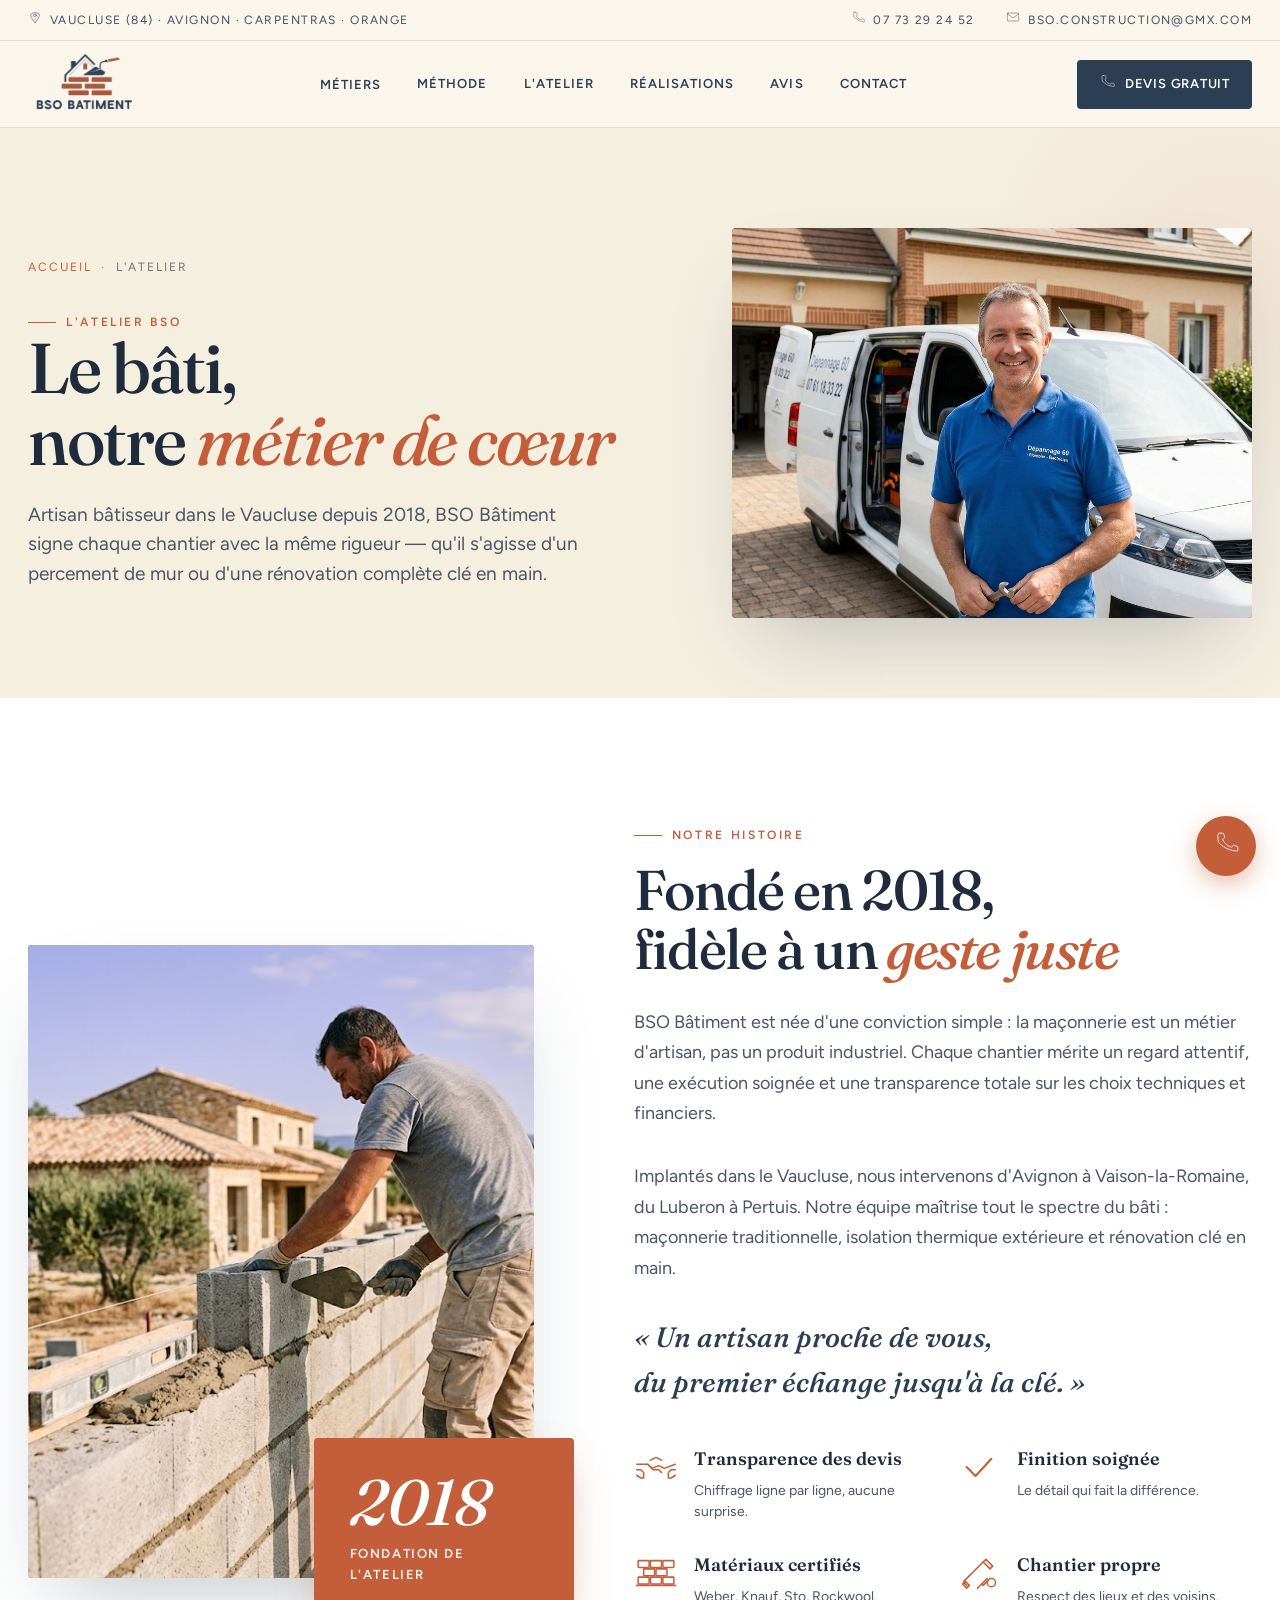
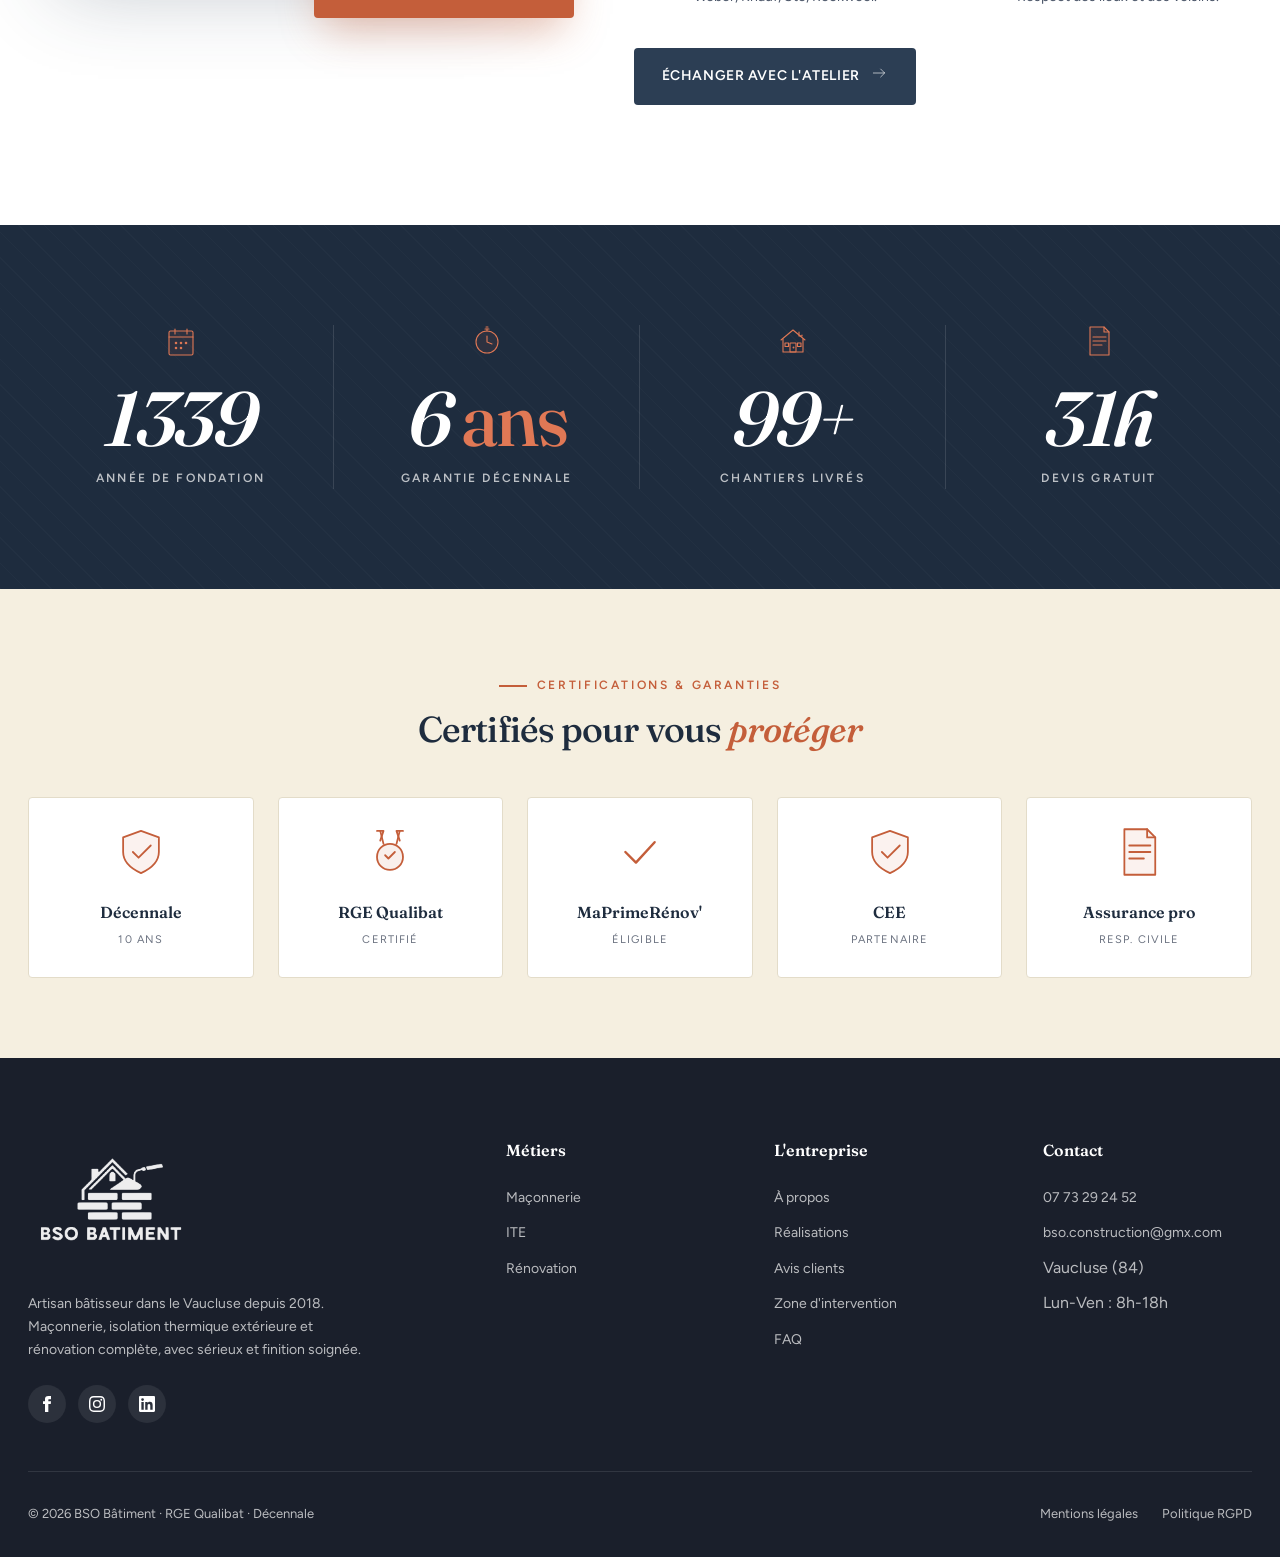
==== commit 9bc30f0e: "feat: template engine data-driven — index.html + Nico Elec instance - Étend client.config.js pour co" ====
--- a/a-propos.html
+++ b/a-propos.html
@@ -71,9 +71,9 @@
       <div class="nav-drop">
         <a href="index.html#services" class="nav-link">Métiers</a>
         <div class="nav-drop-menu">
-          <a href="maconnerie.html">Maçonnerie générale</a>
-          <a href="isolation-thermique.html">ITE — Isolation extérieure</a>
-          <a href="renovation.html">Rénovation complète</a>
+          <a href="tableau-electrique.html">Maçonnerie générale</a>
+          <a href="domotique.html">ITE — Isolation extérieure</a>
+          <a href="bornes-irve.html">Rénovation complète</a>
         </div>
       </div>
       <a href="index.html#process" class="nav-link">Méthode</a>
@@ -94,9 +94,9 @@
   </div>
   <nav class="mobile-drawer-menu">
     <a href="index.html">Accueil</a>
-    <a href="maconnerie.html">Maçonnerie</a>
-    <a href="isolation-thermique.html">ITE</a>
-    <a href="renovation.html">Rénovation</a>
+    <a href="tableau-electrique.html">Maçonnerie</a>
+    <a href="domotique.html">ITE</a>
+    <a href="bornes-irve.html">Rénovation</a>
     <a href="a-propos.html">L'Atelier</a>
     <a href="contact.html">Contact</a>
   </nav>
@@ -177,7 +177,7 @@
           <a href="#" class="footer-social" aria-label="LinkedIn"><svg viewBox="0 0 24 24" fill="currentColor"><path d="M20.447 20.452h-3.554v-5.569c0-1.328-.027-3.037-1.852-3.037-1.853 0-2.136 1.445-2.136 2.939v5.667H9.351V9h3.414v1.561h.046c.477-.9 1.637-1.85 3.37-1.85 3.601 0 4.267 2.37 4.267 5.455v6.286zM5.337 7.433a2.062 2.062 0 01-2.063-2.065 2.063 2.063 0 112.063 2.065zm1.782 13.019H3.555V9h3.564v11.452zM22.225 0H1.771C.792 0 0 .774 0 1.729v20.542C0 23.227.792 24 1.771 24h20.451C23.2 24 24 23.227 24 22.271V1.729C24 .774 23.2 0 22.222 0h.003z"/></svg></a>
         </div>
       </div>
-      <div class="footer-col"><h5>Métiers</h5><ul><li><a href="maconnerie.html">Maçonnerie</a></li><li><a href="isolation-thermique.html">ITE</a></li><li><a href="renovation.html">Rénovation</a></li></ul></div>
+      <div class="footer-col"><h5>Métiers</h5><ul><li><a href="tableau-electrique.html">Maçonnerie</a></li><li><a href="domotique.html">ITE</a></li><li><a href="bornes-irve.html">Rénovation</a></li></ul></div>
       <div class="footer-col"><h5>L'entreprise</h5><ul><li><a href="a-propos.html">À propos</a></li><li><a href="index.html#realizations">Réalisations</a></li><li><a href="index.html#testimonials">Avis clients</a></li><li><a href="index.html#zone">Zone d'intervention</a></li><li><a href="index.html#faq">FAQ</a></li></ul></div>
       <div class="footer-col"><h5>Contact</h5><ul><li><a href="tel:0773292452">07 73 29 24 52</a></li><li><a href="mailto:bso.construction@gmx.com">bso.construction@gmx.com</a></li><li>Vaucluse (84)</li><li>Lun-Ven : 8h-18h</li></ul></div>
     </div>
--- a/assets/css/sobre.css
+++ b/assets/css/sobre.css
@@ -364,3 +364,35 @@
   .ba-handle::before { width: 46px; height: 46px; }
 }
 
+
+/* ═════════════ Template additions — Nico Elec ═════════════ */
+
+/* Brand logo (SVG + wordmark, driven by client.config.js) */
+.brand-logo { display: inline-flex; align-items: center; gap: 12px; font-family: var(--font-display, 'Fraunces'), serif; font-weight: 700; font-size: 26px; letter-spacing: -0.01em; color: var(--navy); line-height: 1; }
+.brand-logo .brand-mark { width: 44px; height: 44px; flex-shrink: 0; filter: drop-shadow(0 2px 6px rgba(0,102,255,0.18)); }
+.brand-logo .brand-word { white-space: nowrap; }
+.brand-logo-footer { color: white; font-size: 22px; }
+.brand-logo-footer .brand-word { color: white; }
+.nav-logo { text-decoration: none; }
+
+/* Commune chips */
+.commune-chip { display: inline-flex; align-items: center; padding: 6px 12px; margin: 4px 6px 4px 0; border: 1px solid var(--line); border-radius: 999px; background: white; font-size: 13px; color: var(--navy); }
+
+/* Marque chips */
+.marque-chip { display: inline-flex; align-items: center; padding: 8px 16px; margin: 6px 8px 6px 0; border: 1px solid var(--line); border-radius: 4px; background: white; font-size: 13px; font-weight: 600; letter-spacing: 0.04em; color: var(--navy); text-transform: uppercase; }
+
+/* Horaires rows */
+.horaire-row { display: flex; justify-content: space-between; padding: 10px 0; border-bottom: 1px solid var(--line); }
+.horaire-row:last-child { border-bottom: 0; }
+.horaire-jour { color: #666; font-size: 14px; }
+.horaire-heure { font-weight: 600; color: var(--navy); font-size: 14px; }
+
+/* Urgency accent — CTA cards / buttons emphasizing 24/7 */
+.cta-urgency { background: var(--clay); color: #0a1428; font-weight: 700; }
+.cta-urgency:hover { filter: brightness(1.08); }
+
+/* Ensure CSS color vars fall back to template defaults if client.config.js doesn't load */
+:root {
+  --color-primary: var(--color-primary, #0066FF);
+  --color-accent:  var(--color-accent, #FFB800);
+}
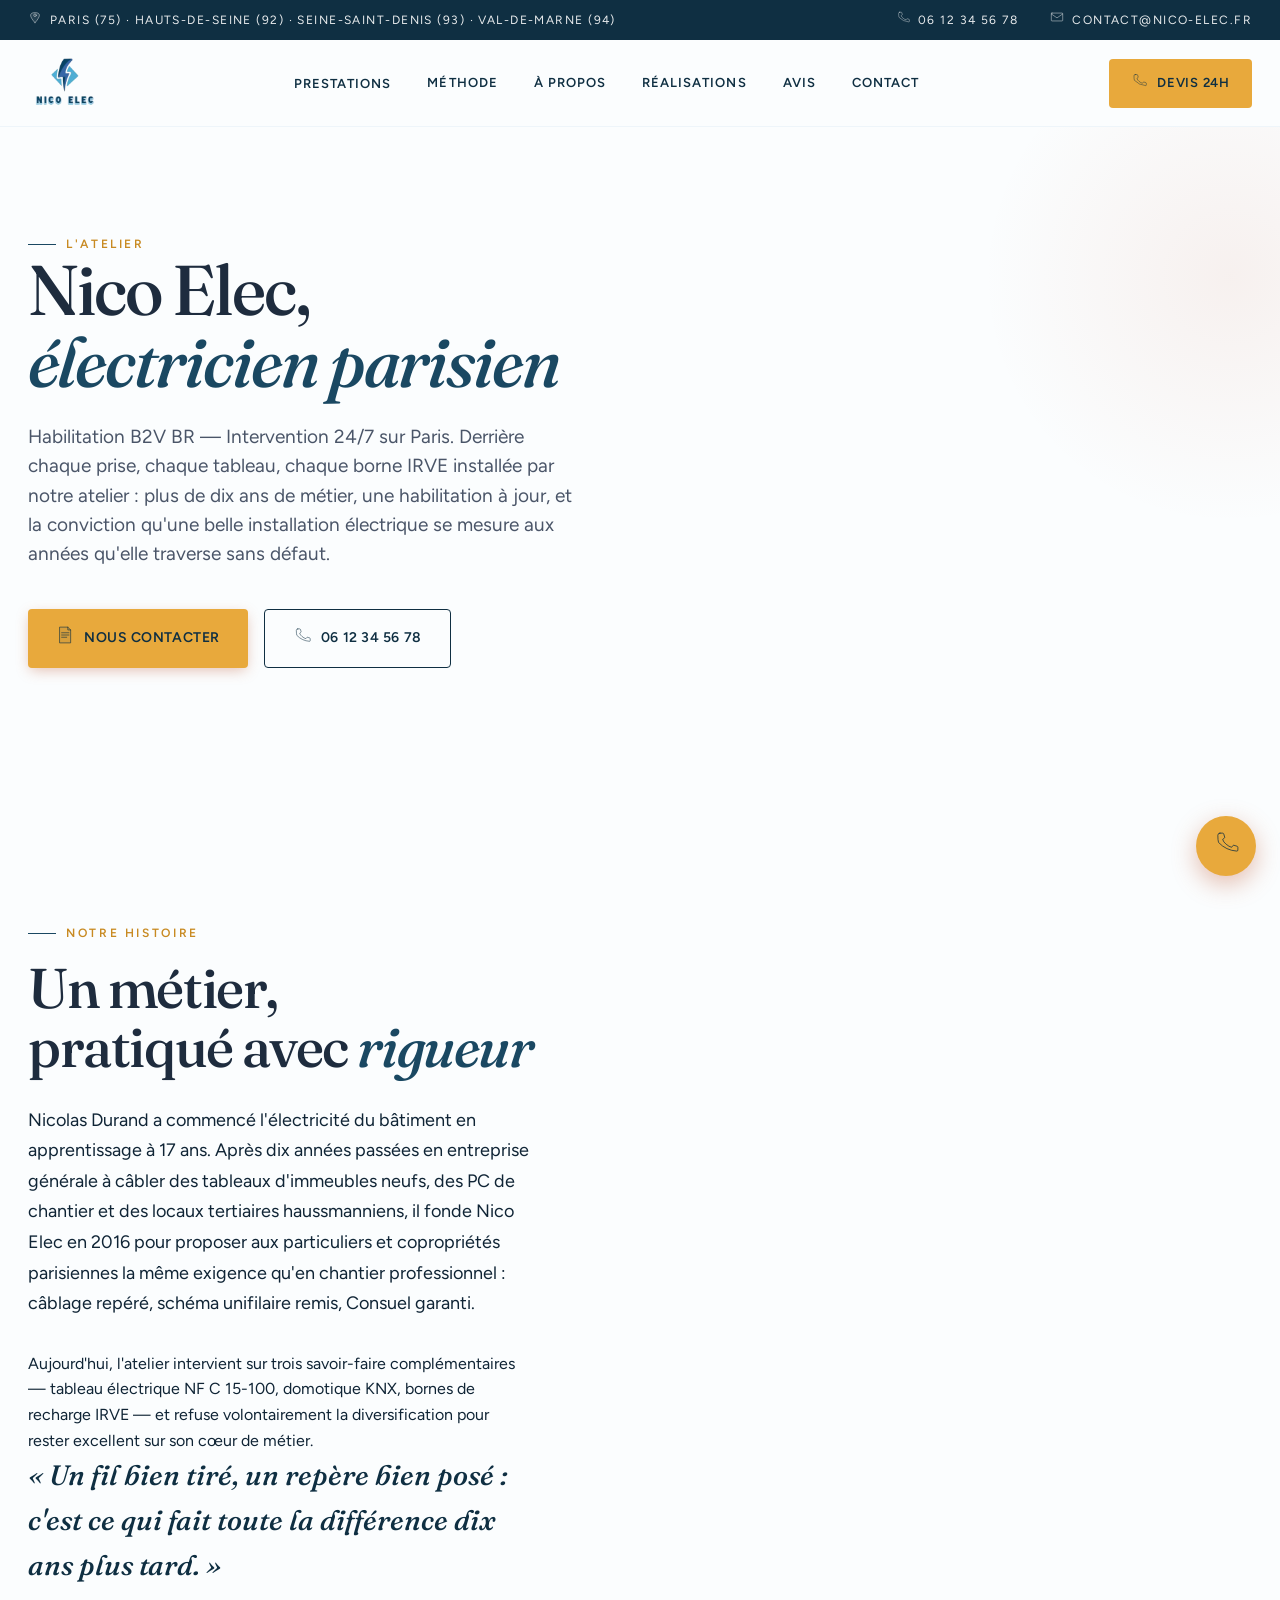
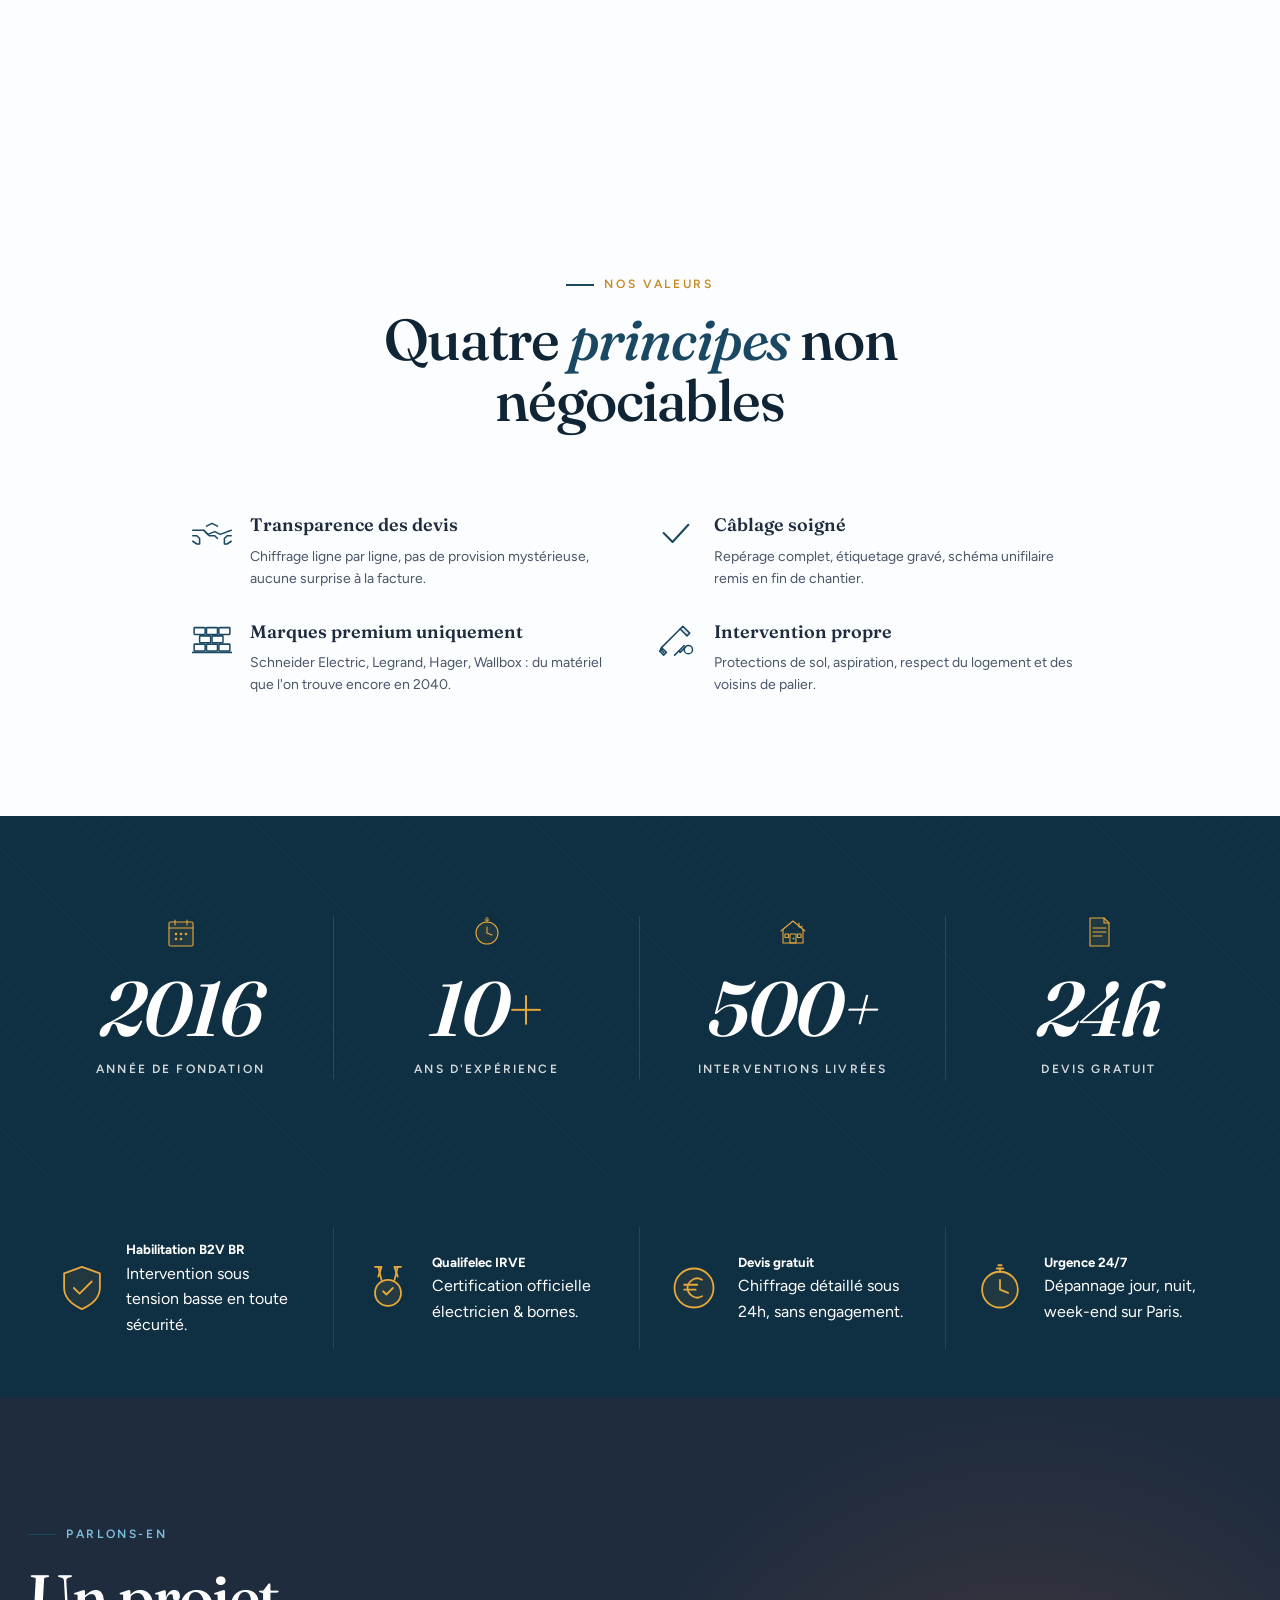
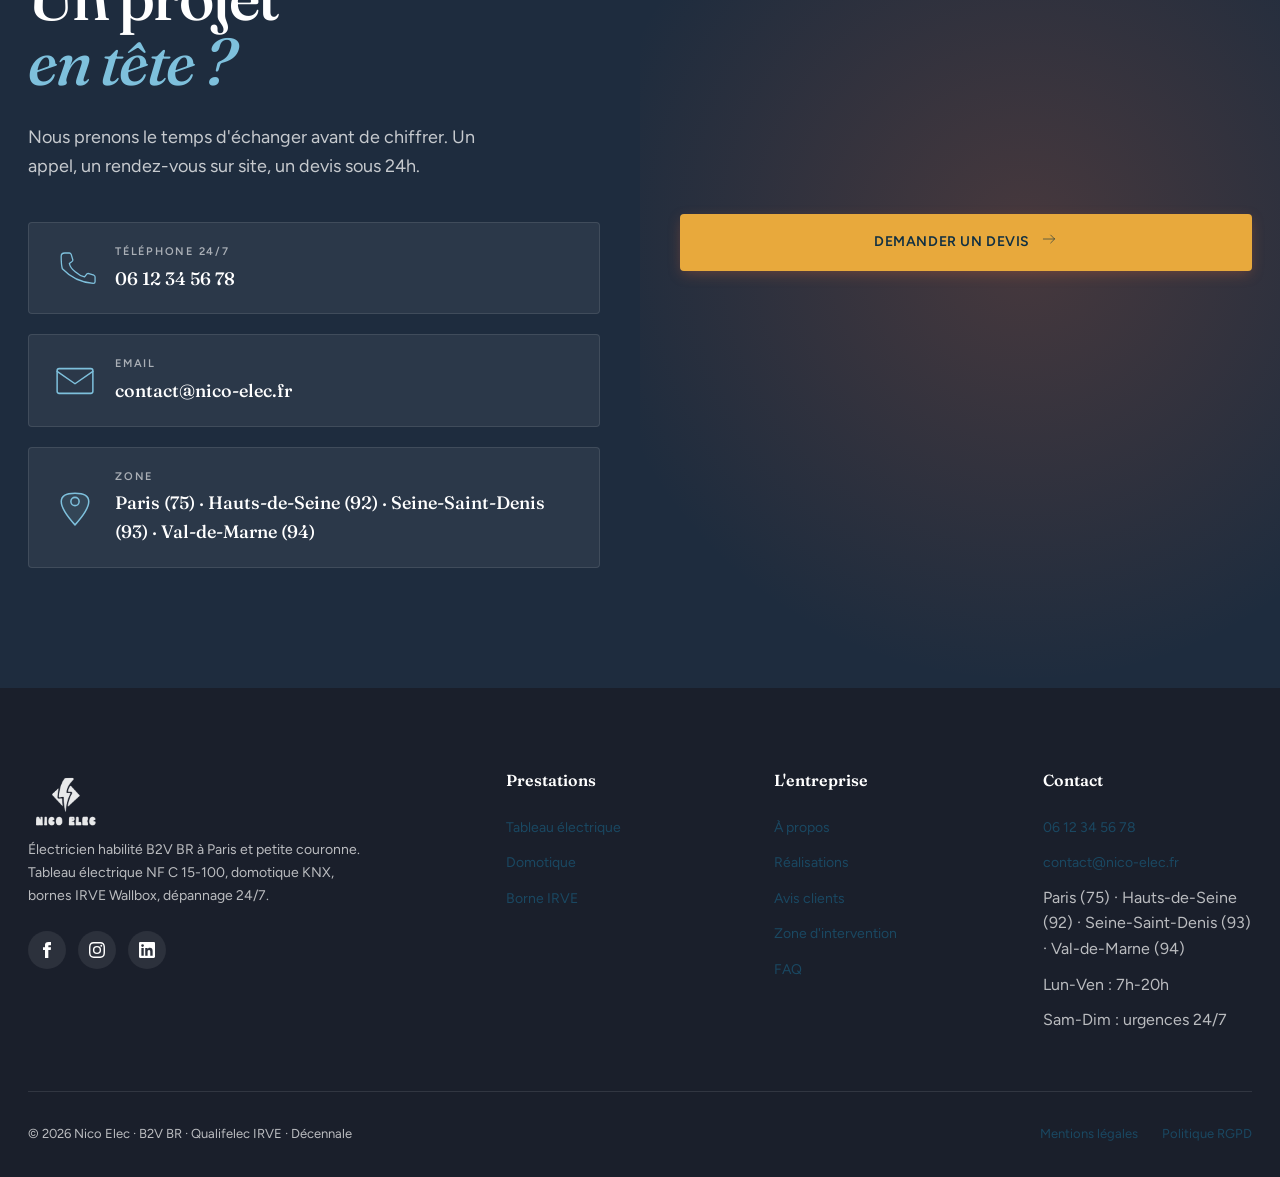
==== commit e820f8b6: "feat(content): rewrite 6 pages + SEO for Nico Elec, fix strip-atouts contrast - Rewrite tableau-elec" ====
--- a/a-propos.html
+++ b/a-propos.html
@@ -3,164 +3,139 @@
 <head>
 <meta charset="UTF-8" />
 <meta name="viewport" content="width=device-width,initial-scale=1" />
-<title>L'Atelier BSO Bâtiment — Artisan bâtisseur dans le Vaucluse depuis 2018</title>
-<meta name="description" content="Découvrez BSO Bâtiment, atelier d'artisans maçons et rénovateurs dans le Vaucluse depuis 2018. Engagement RGE, garantie décennale, transparence des devis." />
-<meta name="geo.region" content="FR-84" />
-<meta name="geo.placename" content="Avignon, Vaucluse" />
-<link rel="canonical" href="https://bso-batiment.fr/a-propos.html" />
+<meta name="page-title" content="À propos" />
+<meta name="page-desc" content="Nico Elec — artisan électricien à Paris depuis plus de 10 ans. Habilitation B2V BR, Qualifelec IRVE, décennale. Tableau électrique, domotique, bornes de recharge." />
+<title>À propos — Nico Elec, artisan électricien à Paris</title>
+<meta name="description" content="L'atelier Nico Elec : un artisan électricien parisien habilité B2V BR, 10+ ans d'expérience. Rigueur, câblage soigné, Consuel garanti." />
+<meta name="robots" content="index, follow, max-image-preview:large" />
+<meta name="theme-color" content="#0066FF" />
+<link rel="canonical" href="https://nico-elec.fr/a-propos.html" />
 <meta property="og:type" content="website" />
 <meta property="og:locale" content="fr_FR" />
-<meta property="og:url" content="https://bso-batiment.fr/a-propos.html" />
-<meta property="og:image" content="https://bso-batiment.fr/assets/img/logo-bso.png?v=1776937755066" />
-<meta property="og:image:alt" content="Logo BSO Bâtiment — artisan maçon Vaucluse" />
-<meta property="og:site_name" content="BSO Bâtiment" />
-<meta name="twitter:card" content="summary_large_image" />
-<meta name="twitter:title" content="L'Atelier BSO Bâtiment — Artisan bâtisseur dans le Vaucluse depuis 2018" />
-<meta name="twitter:description" content="Découvrez BSO Bâtiment, atelier d'artisans maçons et rénovateurs dans le Vaucluse depuis 2018. Engagement RGE, garantie décennale, transparence des devis." />
-<meta name="twitter:image" content="https://bso-batiment.fr/assets/img/logo-bso.png?v=1776937755066" />
-<meta name="author" content="BSO Bâtiment" />
-<meta name="robots" content="index, follow, max-image-preview:large" />
-<meta name="theme-color" content="#2C3E54" />
-<link rel="alternate" hreflang="fr-FR" href="https://bso-batiment.fr/a-propos.html" />
-<link rel="alternate" hreflang="x-default" href="https://bso-batiment.fr/a-propos.html" />
-<meta property="og:title" content="L'Atelier BSO Bâtiment — Artisan bâtisseur dans le Vaucluse depuis 2018" />
-<meta property="og:description" content="Découvrez BSO Bâtiment, atelier d'artisans maçons et rénovateurs dans le Vaucluse depuis 2018. Engagement RGE, garantie décennale, transparence des devis." />
+<meta property="og:title" content="À propos — Nico Elec" />
+<meta property="og:description" content="Artisan électricien parisien habilité B2V BR, 10+ ans d'expérience." />
+<meta property="og:url" content="https://nico-elec.fr/a-propos.html" />
+<meta property="og:site_name" content="Nico Elec" />
 <link rel="preconnect" href="https://fonts.googleapis.com" />
 <link rel="preconnect" href="https://fonts.gstatic.com" crossorigin />
 <link href="https://fonts.googleapis.com/css2?family=Fraunces:ital,opsz,wght@0,9..144,400;0,9..144,500;0,9..144,600;0,9..144,700;0,9..144,800;1,9..144,400&family=Figtree:wght@400;500;600;700;800&display=swap" rel="stylesheet" />
-<link rel="stylesheet" href="assets/css/bso.css?v=1776937755066" />
-<link rel="stylesheet" href="assets/css/sobre.css?v=1776937755066" />
-<script src="assets/js/icons.js?v=1776937755066"></script>
-<script type="application/ld+json">
-{
-  "@context": "https://schema.org",
-  "@type": "BreadcrumbList",
-  "itemListElement": [
-    {
-      "@type": "ListItem",
-      "position": 1,
-      "name": "Accueil",
-      "item": "https://bso-batiment.fr/"
-    },
-    {
-      "@type": "ListItem",
-      "position": 2,
-      "name": "L'Atelier",
-      "item": "https://bso-batiment.fr/a-propos.html"
-    }
-  ]
-}
-</script>
+<link rel="stylesheet" href="assets/css/bso.css?v=2026042302" />
+<link rel="stylesheet" href="assets/css/sobre.css?v=2026042302" />
+<script type="application/ld+json" data-c="json-ld">{}</script>
 </head>
 <body>
 
 <div class="topbar">
   <div class="container topbar-inner">
-    <div class="topbar-item"><span id="ic-pin1"></span> Vaucluse (84) · Avignon · Carpentras · Orange</div>
+    <div class="topbar-item"><span id="ic-pin1"></span> <span data-c="zone-resume"></span></div>
     <div style="display:flex; gap: 32px;">
-      <a href="tel:0773292452" class="topbar-item"><span id="ic-ph1"></span> 07 73 29 24 52</a>
-      <a href="mailto:bso.construction@gmx.com" class="topbar-item"><span id="ic-m1"></span> bso.construction@gmx.com</a>
+      <a data-c="tel-link" href="tel:0612345678" class="topbar-item"><span id="ic-ph1"></span> <span data-c="tel">06 12 34 56 78</span></a>
+      <a data-c="email-link" href="mailto:contact@nico-elec.fr" class="topbar-item"><span id="ic-m1"></span> <span data-c="email">contact@nico-elec.fr</span></a>
     </div>
   </div>
 </div>
 
 <nav class="nav" id="nav">
   <div class="container nav-inner">
-    <a href="index.html" class="nav-logo"><img src="assets/img/logo-bso.png?v=1776937755066" alt="BSO Bâtiment" /></a>
+    <a href="index.html" class="nav-logo"><span class="brand-logo" data-c="brand-logo"></span></a>
     <div class="nav-menu">
       <div class="nav-drop">
-        <a href="index.html#services" class="nav-link">Métiers</a>
-        <div class="nav-drop-menu">
-          <a href="tableau-electrique.html">Maçonnerie générale</a>
-          <a href="domotique.html">ITE — Isolation extérieure</a>
-          <a href="bornes-irve.html">Rénovation complète</a>
-        </div>
+        <a href="index.html#services" class="nav-link">Prestations</a>
+        <div class="nav-drop-menu" data-c="nav-drop"></div>
       </div>
       <a href="index.html#process" class="nav-link">Méthode</a>
-      <a href="a-propos.html" class="nav-link">L'Atelier</a>
+      <a href="a-propos.html" class="nav-link">À propos</a>
       <a href="index.html#realizations" class="nav-link">Réalisations</a>
       <a href="index.html#testimonials" class="nav-link">Avis</a>
       <a href="contact.html" class="nav-link">Contact</a>
     </div>
-    <a href="contact.html" class="nav-cta"><span id="ic-ph2"></span> Devis gratuit</a>
+    <a href="contact.html" class="nav-cta"><span id="ic-ph2"></span> <span data-c="cta-label">Devis gratuit</span></a>
     <button class="nav-burger" id="navBurger" aria-label="Menu"><span id="ic-burger"></span></button>
   </div>
 </nav>
 
 <aside class="mobile-drawer" id="mobileDrawer">
   <div class="mobile-drawer-head">
-    <img src="assets/img/logo-bso.png?v=1776937755066" alt="BSO" style="height:44px;" />
+    <span class="brand-logo" data-c="brand-logo" style="font-size:22px;"></span>
     <button class="mobile-drawer-close" id="drawerClose" aria-label="Fermer"><span id="ic-close"></span></button>
   </div>
-  <nav class="mobile-drawer-menu">
-    <a href="index.html">Accueil</a>
-    <a href="tableau-electrique.html">Maçonnerie</a>
-    <a href="domotique.html">ITE</a>
-    <a href="bornes-irve.html">Rénovation</a>
-    <a href="a-propos.html">L'Atelier</a>
-    <a href="contact.html">Contact</a>
-  </nav>
+  <nav class="mobile-drawer-menu" data-c="drawer-nav"></nav>
   <div class="mobile-drawer-cta">
-    <a href="tel:0773292452" class="btn btn-primary" style="width:100%;">07 73 29 24 52</a>
+    <a data-c="tel-link" href="tel:0612345678" class="btn btn-primary" style="width:100%;"><span data-c="tel">06 12 34 56 78</span></a>
   </div>
 </aside>
 
 <section class="page-hero">
-  <div class="container page-hero-inner">
-    <div class="reveal">
-      <div class="crumb"><a href="index.html">Accueil</a> <span>·</span> <span>L'Atelier</span></div>
-      <span class="eyebrow">L'atelier BSO</span>
-      <h1>Le bâti,<br/>notre <em>métier de cœur</em></h1>
-      <p>Artisan bâtisseur dans le Vaucluse depuis 2018, BSO Bâtiment signe chaque chantier avec la même rigueur — qu'il s'agisse d'un percement de mur ou d'une rénovation complète clé en main.</p>
+  <div class="container">
+    <span class="eyebrow">L'atelier</span>
+    <h1>Nico Elec,<br/><em>électricien parisien</em></h1>
+    <p class="hero-lead">Habilitation B2V BR — Intervention 24/7 sur Paris. Derrière chaque prise, chaque tableau, chaque borne IRVE installée par notre atelier : plus de dix ans de métier, une habilitation à jour, et la conviction qu'une belle installation électrique se mesure aux années qu'elle traverse sans défaut.</p>
+    <div class="hero-actions">
+      <a href="contact.html" class="btn btn-primary"><span id="ic-doc1"></span> Nous contacter</a>
+      <a data-c="tel-link" href="tel:0612345678" class="btn btn-outline"><span id="ic-ph3"></span> <span data-c="tel">06 12 34 56 78</span></a>
     </div>
-    <div class="page-hero-img reveal-scale d-1"><img src="assets/img/about-artisan.jpg" alt="Artisan BSO Bâtiment Vaucluse" /></div>
   </div>
 </section>
 
 <section class="s about">
   <div class="container about-grid">
-    <div class="about-visual reveal-left">
-      <div class="about-img"><img src="assets/img/hero-chantier.jpg" alt="Atelier BSO Bâtiment" /></div>
-      <div class="about-card"><div class="about-card-num">2018</div><div class="about-card-label">Fondation de l'atelier</div></div>
+    <div class="about-content">
+      <span class="eyebrow">Notre histoire</span>
+      <h2>Un métier,<br/>pratiqué avec <em>rigueur</em></h2>
+      <p class="about-lead">Nicolas Durand a commencé l'électricité du bâtiment en apprentissage à 17 ans. Après dix années passées en entreprise générale à câbler des tableaux d'immeubles neufs, des PC de chantier et des locaux tertiaires haussmanniens, il fonde Nico Elec en 2016 pour proposer aux particuliers et copropriétés parisiennes la même exigence qu'en chantier professionnel : câblage repéré, schéma unifilaire remis, Consuel garanti.</p>
+      <p>Aujourd'hui, l'atelier intervient sur trois savoir-faire complémentaires — tableau électrique NF C 15-100, domotique KNX, bornes de recharge IRVE — et refuse volontairement la diversification pour rester excellent sur son cœur de métier.</p>
+      <p class="about-signature">« Un fil bien tiré, un repère bien posé :<br/>c'est ce qui fait toute la différence dix ans plus tard. »</p>
     </div>
-    <div class="about-content reveal-right">
-      <span class="eyebrow">Notre histoire</span>
-      <h2>Fondé en 2018,<br/>fidèle à un <em>geste juste</em></h2>
-      <p class="about-lead">BSO Bâtiment est née d'une conviction simple : la maçonnerie est un métier d'artisan, pas un produit industriel. Chaque chantier mérite un regard attentif, une exécution soignée et une transparence totale sur les choix techniques et financiers.</p>
-      <p class="about-lead">Implantés dans le Vaucluse, nous intervenons d'Avignon à Vaison-la-Romaine, du Luberon à Pertuis. Notre équipe maîtrise tout le spectre du bâti : maçonnerie traditionnelle, isolation thermique extérieure et rénovation clé en main.</p>
-      <p class="about-signature">« Un artisan proche de vous,<br/>du premier échange jusqu'à la clé. »</p>
-      <div class="about-features">
-        <div class="about-feature"><span class="about-feature-icon" id="ic-af1"></span><div><h5>Transparence des devis</h5><p>Chiffrage ligne par ligne, aucune surprise.</p></div></div>
-        <div class="about-feature"><span class="about-feature-icon" id="ic-af2"></span><div><h5>Finition soignée</h5><p>Le détail qui fait la différence.</p></div></div>
-        <div class="about-feature"><span class="about-feature-icon" id="ic-af3"></span><div><h5>Matériaux certifiés</h5><p>Weber, Knauf, Sto, Rockwool.</p></div></div>
-        <div class="about-feature"><span class="about-feature-icon" id="ic-af4"></span><div><h5>Chantier propre</h5><p>Respect des lieux et des voisins.</p></div></div>
-      </div>
-      <a href="contact.html" class="btn btn-dark">Échanger avec l'atelier <span id="ic-af5"></span></a>
+  </div>
+</section>
+
+<section class="s">
+  <div class="container">
+    <div class="s-head">
+      <span class="eyebrow">Nos valeurs</span>
+      <h2>Quatre <em>principes</em> non négociables</h2>
+    </div>
+    <div class="about-features" style="max-width:900px; margin: 0 auto;">
+      <div class="about-feature"><span class="about-feature-icon" id="ic-af1"></span><div><h5>Transparence des devis</h5><p>Chiffrage ligne par ligne, pas de provision mystérieuse, aucune surprise à la facture.</p></div></div>
+      <div class="about-feature"><span class="about-feature-icon" id="ic-af2"></span><div><h5>Câblage soigné</h5><p>Repérage complet, étiquetage gravé, schéma unifilaire remis en fin de chantier.</p></div></div>
+      <div class="about-feature"><span class="about-feature-icon" id="ic-af3"></span><div><h5>Marques premium uniquement</h5><p>Schneider Electric, Legrand, Hager, Wallbox : du matériel que l'on trouve encore en 2040.</p></div></div>
+      <div class="about-feature"><span class="about-feature-icon" id="ic-af4"></span><div><h5>Intervention propre</h5><p>Protections de sol, aspiration, respect du logement et des voisins de palier.</p></div></div>
     </div>
   </div>
 </section>
 
 <section class="stats">
   <div class="container stats-grid">
-    <div class="stat reveal d-1"><span class="stat-icon" id="ic-stt1"></span><div class="stat-num" data-count="2018">2018</div><div class="stat-label">Année de fondation</div></div>
-    <div class="stat reveal d-2"><span class="stat-icon" id="ic-stt2"></span><div class="stat-num"><span data-count="10">10</span><em> ans</em></div><div class="stat-label">Garantie décennale</div></div>
-    <div class="stat reveal d-3"><span class="stat-icon" id="ic-stt3"></span><div class="stat-num"><span data-count="150">150</span>+</div><div class="stat-label">Chantiers livrés</div></div>
-    <div class="stat reveal d-4"><span class="stat-icon" id="ic-stt4"></span><div class="stat-num"><span data-count="48">48</span>h</div><div class="stat-label">Devis gratuit</div></div>
+    <div class="stat"><span class="stat-icon" id="ic-stt1"></span><div class="stat-num">2016</div><div class="stat-label">Année de fondation</div></div>
+    <div class="stat"><span class="stat-icon" id="ic-stt2"></span><div class="stat-num">10<em>+</em></div><div class="stat-label">Ans d'expérience</div></div>
+    <div class="stat"><span class="stat-icon" id="ic-stt3"></span><div class="stat-num">500+</div><div class="stat-label">Interventions livrées</div></div>
+    <div class="stat"><span class="stat-icon" id="ic-stt4"></span><div class="stat-num">24h</div><div class="stat-label">Devis gratuit</div></div>
   </div>
 </section>
 
-<section class="certs">
-  <div class="container">
-    <div class="s-head reveal" style="margin-bottom:48px;">
-      <span class="eyebrow">Certifications &amp; garanties</span>
-      <h2 style="font-size:36px;">Certifiés pour vous <em>protéger</em></h2>
+<section class="strip-atouts">
+  <div class="container atouts-grid">
+    <div class="atout"><span class="atout-icon" id="ic-at1"></span><div><h5>Habilitation B2V BR</h5><p>Intervention sous tension basse en toute sécurité.</p></div></div>
+    <div class="atout"><span class="atout-icon" id="ic-at2"></span><div><h5>Qualifelec IRVE</h5><p>Certification officielle électricien & bornes.</p></div></div>
+    <div class="atout"><span class="atout-icon" id="ic-at3"></span><div><h5>Devis gratuit</h5><p>Chiffrage détaillé sous 24h, sans engagement.</p></div></div>
+    <div class="atout"><span class="atout-icon" id="ic-at4"></span><div><h5>Urgence 24/7</h5><p>Dépannage jour, nuit, week-end sur Paris.</p></div></div>
+  </div>
+</section>
+
+<section class="cta">
+  <div class="container cta-inner cta-grid">
+    <div class="reveal-left">
+      <span class="eyebrow" style="color:var(--brick-light);">Parlons-en</span>
+      <h2>Un projet<br/><em>en tête ?</em></h2>
+      <p class="cta-lead">Nous prenons le temps d'échanger avant de chiffrer. Un appel, un rendez-vous sur site, un devis sous 24h.</p>
+      <div class="cta-contact-items">
+        <a data-c="tel-link" href="tel:0612345678" class="cta-contact-item"><span class="cta-contact-icon" id="ic-cc1"></span><div><div class="cta-contact-label">Téléphone 24/7</div><div class="cta-contact-value" data-c="tel">06 12 34 56 78</div></div></a>
+        <a data-c="email-link" href="mailto:contact@nico-elec.fr" class="cta-contact-item"><span class="cta-contact-icon" id="ic-cc2"></span><div><div class="cta-contact-label">Email</div><div class="cta-contact-value" data-c="email">contact@nico-elec.fr</div></div></a>
+        <div class="cta-contact-item"><span class="cta-contact-icon" id="ic-cc3"></span><div><div class="cta-contact-label">Zone</div><div class="cta-contact-value" data-c="zone-resume"></div></div></div>
+      </div>
     </div>
-    <div class="certs-grid">
-      <div class="cert reveal d-1"><div class="cert-icon" id="ic-ct1"></div><div class="cert-name">Décennale</div><div class="cert-sub">10 ans</div></div>
-      <div class="cert reveal d-2"><div class="cert-icon" id="ic-ct2"></div><div class="cert-name">RGE Qualibat</div><div class="cert-sub">Certifié</div></div>
-      <div class="cert reveal d-3"><div class="cert-icon" id="ic-ct3"></div><div class="cert-name">MaPrimeRénov'</div><div class="cert-sub">Éligible</div></div>
-      <div class="cert reveal d-4"><div class="cert-icon" id="ic-ct4"></div><div class="cert-name">CEE</div><div class="cert-sub">Partenaire</div></div>
-      <div class="cert reveal d-5"><div class="cert-icon" id="ic-ct5"></div><div class="cert-name">Assurance pro</div><div class="cert-sub">Resp. civile</div></div>
+    <div class="reveal-right" style="align-self:center;">
+      <a href="contact.html" class="btn btn-primary" style="width:100%; justify-content:center;">Demander un devis <span id="ic-sb1"></span></a>
     </div>
   </div>
 </section>
@@ -169,27 +144,36 @@
   <div class="container">
     <div class="footer-grid">
       <div class="footer-brand">
-        <img src="assets/img/logo-bso.png?v=1776937755066" alt="BSO Bâtiment" class="footer-logo" />
-        <p>Artisan bâtisseur dans le Vaucluse depuis 2018. Maçonnerie, isolation thermique extérieure et rénovation complète, avec sérieux et finition soignée.</p>
+        <span class="brand-logo brand-logo-footer" data-c="brand-logo"></span>
+        <p data-c="desc"></p>
         <div class="footer-socials">
-          <a href="#" class="footer-social" aria-label="Facebook"><svg viewBox="0 0 24 24" fill="currentColor"><path d="M9 8h-3v4h3v12h5V12h3.642l.358-4H14V6.333C14 5.378 14.192 5 15.115 5H18V0h-3.808C10.596 0 9 1.583 9 4.615V8z"/></svg></a>
-          <a href="#" class="footer-social" aria-label="Instagram"><svg viewBox="0 0 24 24" fill="currentColor"><path d="M12 2.163c3.204 0 3.584.012 4.849.07 3.252.148 4.771 1.691 4.919 4.919.058 1.265.069 1.645.069 4.849 0 3.205-.012 3.584-.069 4.849-.149 3.225-1.664 4.771-4.919 4.919-1.266.058-1.644.07-4.849.07-3.204 0-3.584-.012-4.849-.07-3.26-.149-4.771-1.699-4.919-4.92-.058-1.265-.07-1.644-.07-4.849 0-3.204.013-3.583.07-4.849.149-3.227 1.664-4.771 4.919-4.919 1.266-.057 1.645-.069 4.849-.069zM12 0C8.741 0 8.333.014 7.053.072 2.695.272.273 2.69.073 7.052.014 8.333 0 8.741 0 12c0 3.259.014 3.668.072 4.948.2 4.358 2.618 6.78 6.98 6.98C8.333 23.986 8.741 24 12 24c3.259 0 3.668-.014 4.948-.072 4.354-.2 6.782-2.618 6.979-6.98.059-1.28.073-1.689.073-4.948 0-3.259-.014-3.667-.072-4.947-.196-4.354-2.617-6.78-6.979-6.98C15.668.014 15.259 0 12 0zm0 5.838a6.162 6.162 0 100 12.324 6.162 6.162 0 000-12.324zM12 16a4 4 0 110-8 4 4 0 010 8zm6.406-11.845a1.44 1.44 0 100 2.881 1.44 1.44 0 000-2.881z"/></svg></a>
-          <a href="#" class="footer-social" aria-label="LinkedIn"><svg viewBox="0 0 24 24" fill="currentColor"><path d="M20.447 20.452h-3.554v-5.569c0-1.328-.027-3.037-1.852-3.037-1.853 0-2.136 1.445-2.136 2.939v5.667H9.351V9h3.414v1.561h.046c.477-.9 1.637-1.85 3.37-1.85 3.601 0 4.267 2.37 4.267 5.455v6.286zM5.337 7.433a2.062 2.062 0 01-2.063-2.065 2.063 2.063 0 112.063 2.065zm1.782 13.019H3.555V9h3.564v11.452zM22.225 0H1.771C.792 0 0 .774 0 1.729v20.542C0 23.227.792 24 1.771 24h20.451C23.2 24 24 23.227 24 22.271V1.729C24 .774 23.2 0 22.222 0h.003z"/></svg></a>
+          <a data-c="rs-facebook" href="#" class="footer-social" aria-label="Facebook"><svg viewBox="0 0 24 24" fill="currentColor"><path d="M9 8h-3v4h3v12h5V12h3.642l.358-4H14V6.333C14 5.378 14.192 5 15.115 5H18V0h-3.808C10.596 0 9 1.583 9 4.615V8z"/></svg></a>
+          <a data-c="rs-instagram" href="#" class="footer-social" aria-label="Instagram"><svg viewBox="0 0 24 24" fill="currentColor"><path d="M12 2.163c3.204 0 3.584.012 4.849.07 3.252.148 4.771 1.691 4.919 4.919.058 1.265.069 1.645.069 4.849 0 3.205-.012 3.584-.069 4.849-.149 3.225-1.664 4.771-4.919 4.919-1.266.058-1.644.07-4.849.07-3.204 0-3.584-.012-4.849-.07-3.26-.149-4.771-1.699-4.919-4.92-.058-1.265-.07-1.644-.07-4.849 0-3.204.013-3.583.07-4.849.149-3.227 1.664-4.771 4.919-4.919 1.266-.057 1.645-.069 4.849-.069zM12 0C8.741 0 8.333.014 7.053.072 2.695.272.273 2.69.073 7.052.014 8.333 0 8.741 0 12c0 3.259.014 3.668.072 4.948.2 4.358 2.618 6.78 6.98 6.98C8.333 23.986 8.741 24 12 24c3.259 0 3.668-.014 4.948-.072 4.354-.2 6.782-2.618 6.979-6.98.059-1.28.073-1.689.073-4.948 0-3.259-.014-3.667-.072-4.947-.196-4.354-2.617-6.78-6.979-6.98C15.668.014 15.259 0 12 0zm0 5.838a6.162 6.162 0 100 12.324 6.162 6.162 0 000-12.324zM12 16a4 4 0 110-8 4 4 0 010 8zm6.406-11.845a1.44 1.44 0 100 2.881 1.44 1.44 0 000-2.881z"/></svg></a>
+          <a data-c="rs-linkedin" href="#" class="footer-social" aria-label="LinkedIn"><svg viewBox="0 0 24 24" fill="currentColor"><path d="M20.447 20.452h-3.554v-5.569c0-1.328-.027-3.037-1.852-3.037-1.853 0-2.136 1.445-2.136 2.939v5.667H9.351V9h3.414v1.561h.046c.477-.9 1.637-1.85 3.37-1.85 3.601 0 4.267 2.37 4.267 5.455v6.286zM5.337 7.433a2.062 2.062 0 01-2.063-2.065 2.063 2.063 0 112.063 2.065zm1.782 13.019H3.555V9h3.564v11.452zM22.225 0H1.771C.792 0 0 .774 0 1.729v20.542C0 23.227.792 24 1.771 24h20.451C23.2 24 24 23.227 24 22.271V1.729C24 .774 23.2 0 22.222 0h.003z"/></svg></a>
         </div>
       </div>
-      <div class="footer-col"><h5>Métiers</h5><ul><li><a href="tableau-electrique.html">Maçonnerie</a></li><li><a href="domotique.html">ITE</a></li><li><a href="bornes-irve.html">Rénovation</a></li></ul></div>
+      <div class="footer-col"><h5>Prestations</h5><ul data-c="footer-services"></ul></div>
       <div class="footer-col"><h5>L'entreprise</h5><ul><li><a href="a-propos.html">À propos</a></li><li><a href="index.html#realizations">Réalisations</a></li><li><a href="index.html#testimonials">Avis clients</a></li><li><a href="index.html#zone">Zone d'intervention</a></li><li><a href="index.html#faq">FAQ</a></li></ul></div>
-      <div class="footer-col"><h5>Contact</h5><ul><li><a href="tel:0773292452">07 73 29 24 52</a></li><li><a href="mailto:bso.construction@gmx.com">bso.construction@gmx.com</a></li><li>Vaucluse (84)</li><li>Lun-Ven : 8h-18h</li></ul></div>
+      <div class="footer-col"><h5>Contact</h5><ul>
+        <li><a data-c="tel-link" href="tel:0612345678"><span data-c="tel">06 12 34 56 78</span></a></li>
+        <li><a data-c="email-link" href="mailto:contact@nico-elec.fr"><span data-c="email">contact@nico-elec.fr</span></a></li>
+        <li><span data-c="zone-resume"></span></li>
+        <li>Lun-Ven : 7h-20h</li>
+        <li>Sam-Dim : urgences 24/7</li>
+      </ul></div>
     </div>
     <div class="footer-bottom">
-      <div>© 2026 BSO Bâtiment · RGE Qualibat · Décennale</div>
+      <div><span data-c="copyright"></span> · B2V BR · Qualifelec IRVE · Décennale</div>
       <div style="display:flex; gap:24px;"><a href="mentions-legales.html">Mentions légales</a><a href="mentions-legales.html#rgpd">Politique RGPD</a></div>
     </div>
   </div>
 </footer>
 
-<a href="tel:0773292452" class="tel-float" aria-label="Appelez-nous"><span id="ic-ftel"></span></a>
+<a data-c="tel-link" href="tel:0612345678" class="tel-float" aria-label="Appelez-nous"><span id="ic-ftel"></span></a>
 
-<script src="assets/js/bso-app.js?v=1776937755066"></script>
+<script src="assets/js/icons.js?v=2026042302"></script>
+<script src="client.config.js?v=2026042302"></script>
+<script src="assets/js/apply-config.js?v=2026042302"></script>
+<script src="assets/js/bso-app.js?v=2026042302"></script>
 </body>
-</html>+</html>
--- a/assets/css/sobre.css
+++ b/assets/css/sobre.css
@@ -396,3 +396,51 @@
   --color-primary: var(--color-primary, #0066FF);
   --color-accent:  var(--color-accent, #FFB800);
 }
+
+/* ═════════════ Palette Nico Elec — surcharges ciblées ═════════════ */
+/* CTA principaux en ambre (accent) — "actionnable" vs le teal structurel */
+.btn-primary { background: var(--color-accent); color: var(--color-dark); }
+.btn-primary:hover { background: var(--color-accent-dark); color: var(--color-dark); }
+.nav-cta { background: var(--color-accent); color: var(--color-dark); }
+.nav-cta:hover { background: var(--color-accent-dark); color: var(--color-dark); }
+.tel-float { background: var(--color-accent); color: var(--color-dark); }
+.tel-float:hover { background: var(--color-accent-dark); }
+
+/* Bleu teal pour les liens, focus, underlines */
+a { color: var(--color-primary); }
+.field:focus { border-color: var(--color-primary) !important; background: var(--color-bg-soft) !important; }
+
+/* Fonds principaux — bascule des beiges vers blancs bleutés */
+body { background: var(--color-bg); color: var(--color-text); }
+.topbar { background: var(--color-primary-dark); color: #ffffff; border-bottom: 0; }
+.topbar-item, .topbar a.topbar-item { color: #ffffff; }
+.topbar a.topbar-item:hover { color: var(--color-accent); }
+.nav { background: var(--color-bg); border-bottom: 1px solid var(--color-bg-soft); }
+.nav.scrolled { background: rgba(251,253,254,0.94); }
+.strip-atouts, .stats { background: var(--color-primary-dark); color: #ffffff; }
+.strip-atouts .atout-title, .strip-atouts .atout-sub,
+.stats .stat-num, .stats .stat-label { color: #ffffff; }
+.strip-atouts .atout-sub, .stats .stat-label { opacity: .82; }
+.strip-atouts .atout-icon, .stats .stat-icon { color: var(--color-accent); }
+.stats .stat-num em { color: var(--color-accent); }
+.testimonials, .certs, .services, .process, .about, .faq, .realizations { background: var(--color-bg); color: var(--color-text); }
+.cert-name, .service h3, .step h4, .testi-author, .about-lead, .faq-q, .s-head h2, .reali-title { color: var(--color-text); }
+.service p, .step p, .testi-text, .faq-a, .s-head p, .reali-sub { color: var(--color-text-muted, #5A6B7A); }
+.zone { background: var(--color-primary-dark); color: #fff; }
+.cta { background: var(--color-primary-dark); color: #fff; }
+
+/* Accent sur éléments éditoriaux */
+.eyebrow { color: var(--color-accent-dark); }
+em { color: var(--color-primary); font-style: italic; }
+.stat-num, .about-card-num { color: var(--color-primary); }
+.hero-stamp { background: var(--color-accent); color: var(--color-primary-dark); }
+
+/* Brand logo re-skin */
+.brand-logo { color: var(--color-primary); }
+.brand-logo-footer, .brand-logo-footer .brand-word { color: #fff; }
+
+/* Logo image (PNG uploadé par le client) */
+.brand-mark-img { height: 56px; width: auto; object-fit: contain; display: block; }
+.nav-logo .brand-mark-img { height: 68px; }
+.mobile-drawer-head .brand-mark-img { height: 44px; }
+.brand-logo-footer .brand-mark-img { height: 70px; filter: brightness(0) invert(1) opacity(.9); }
